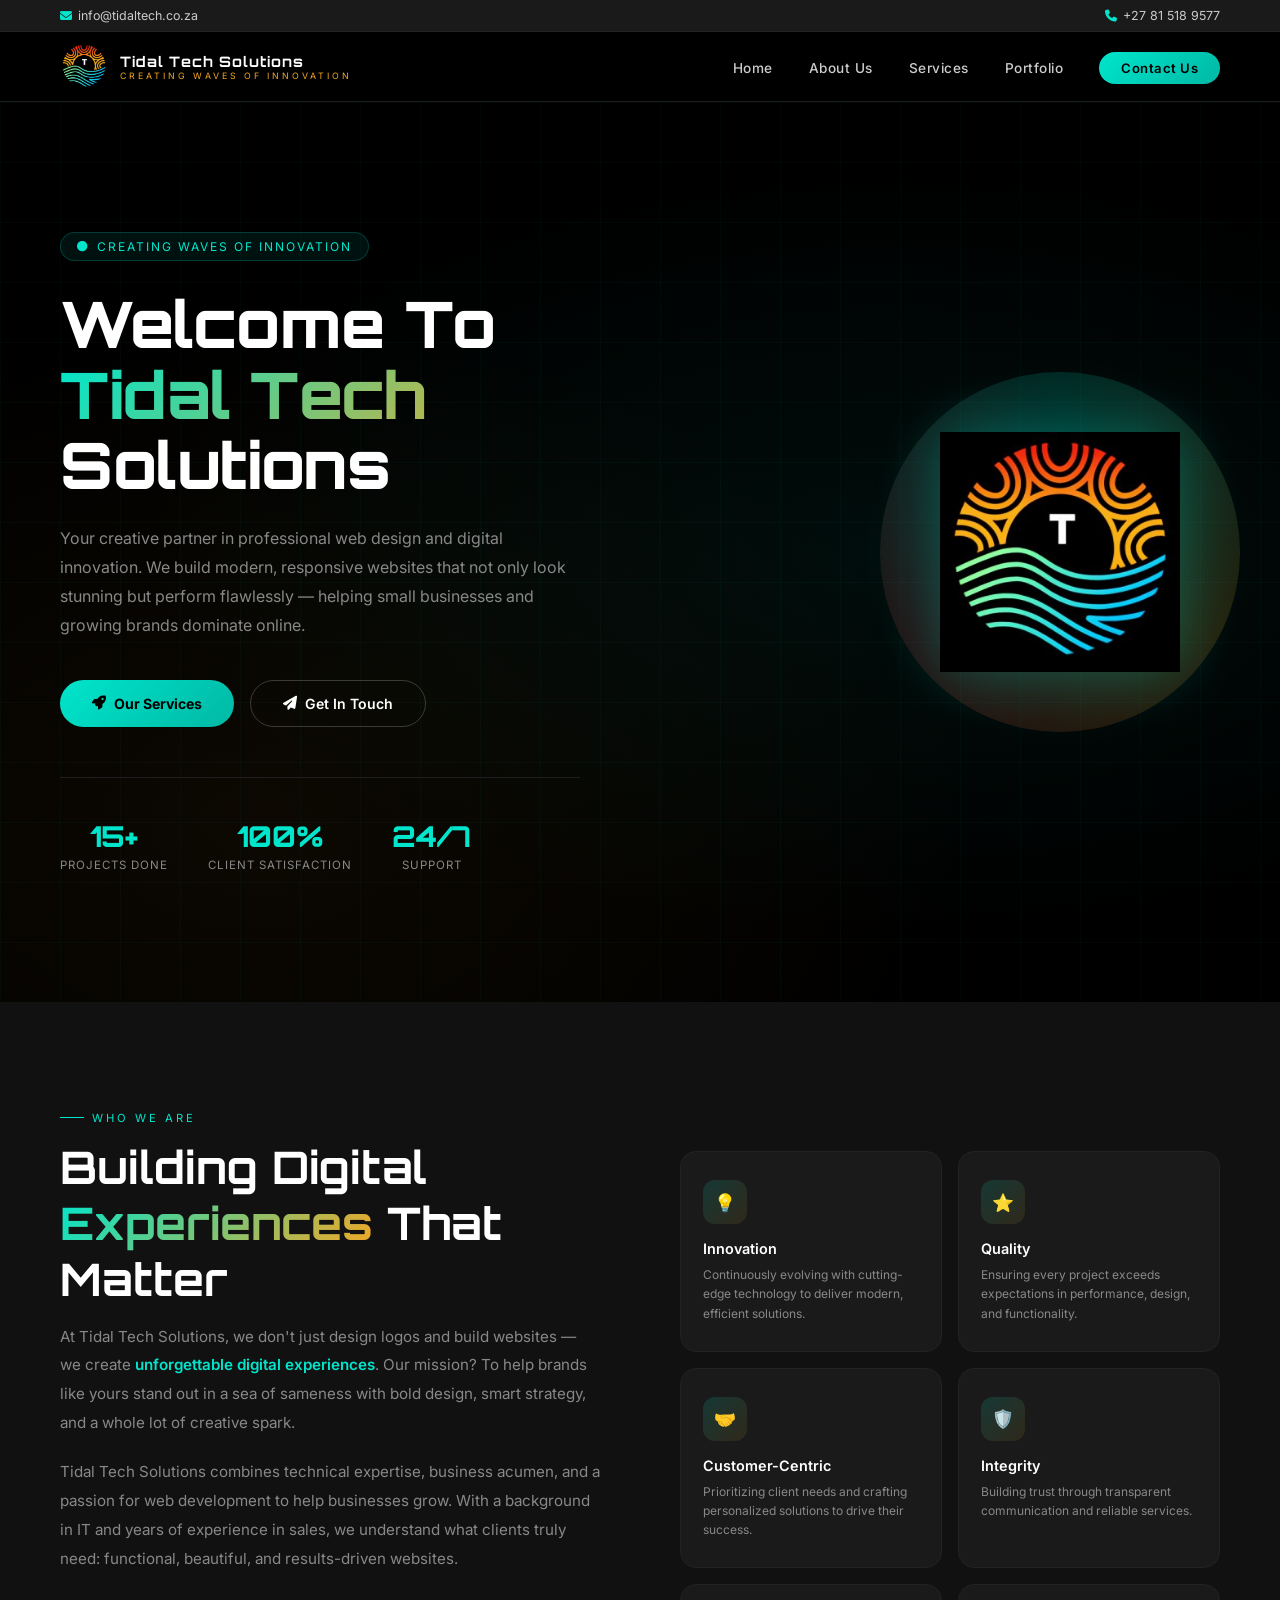
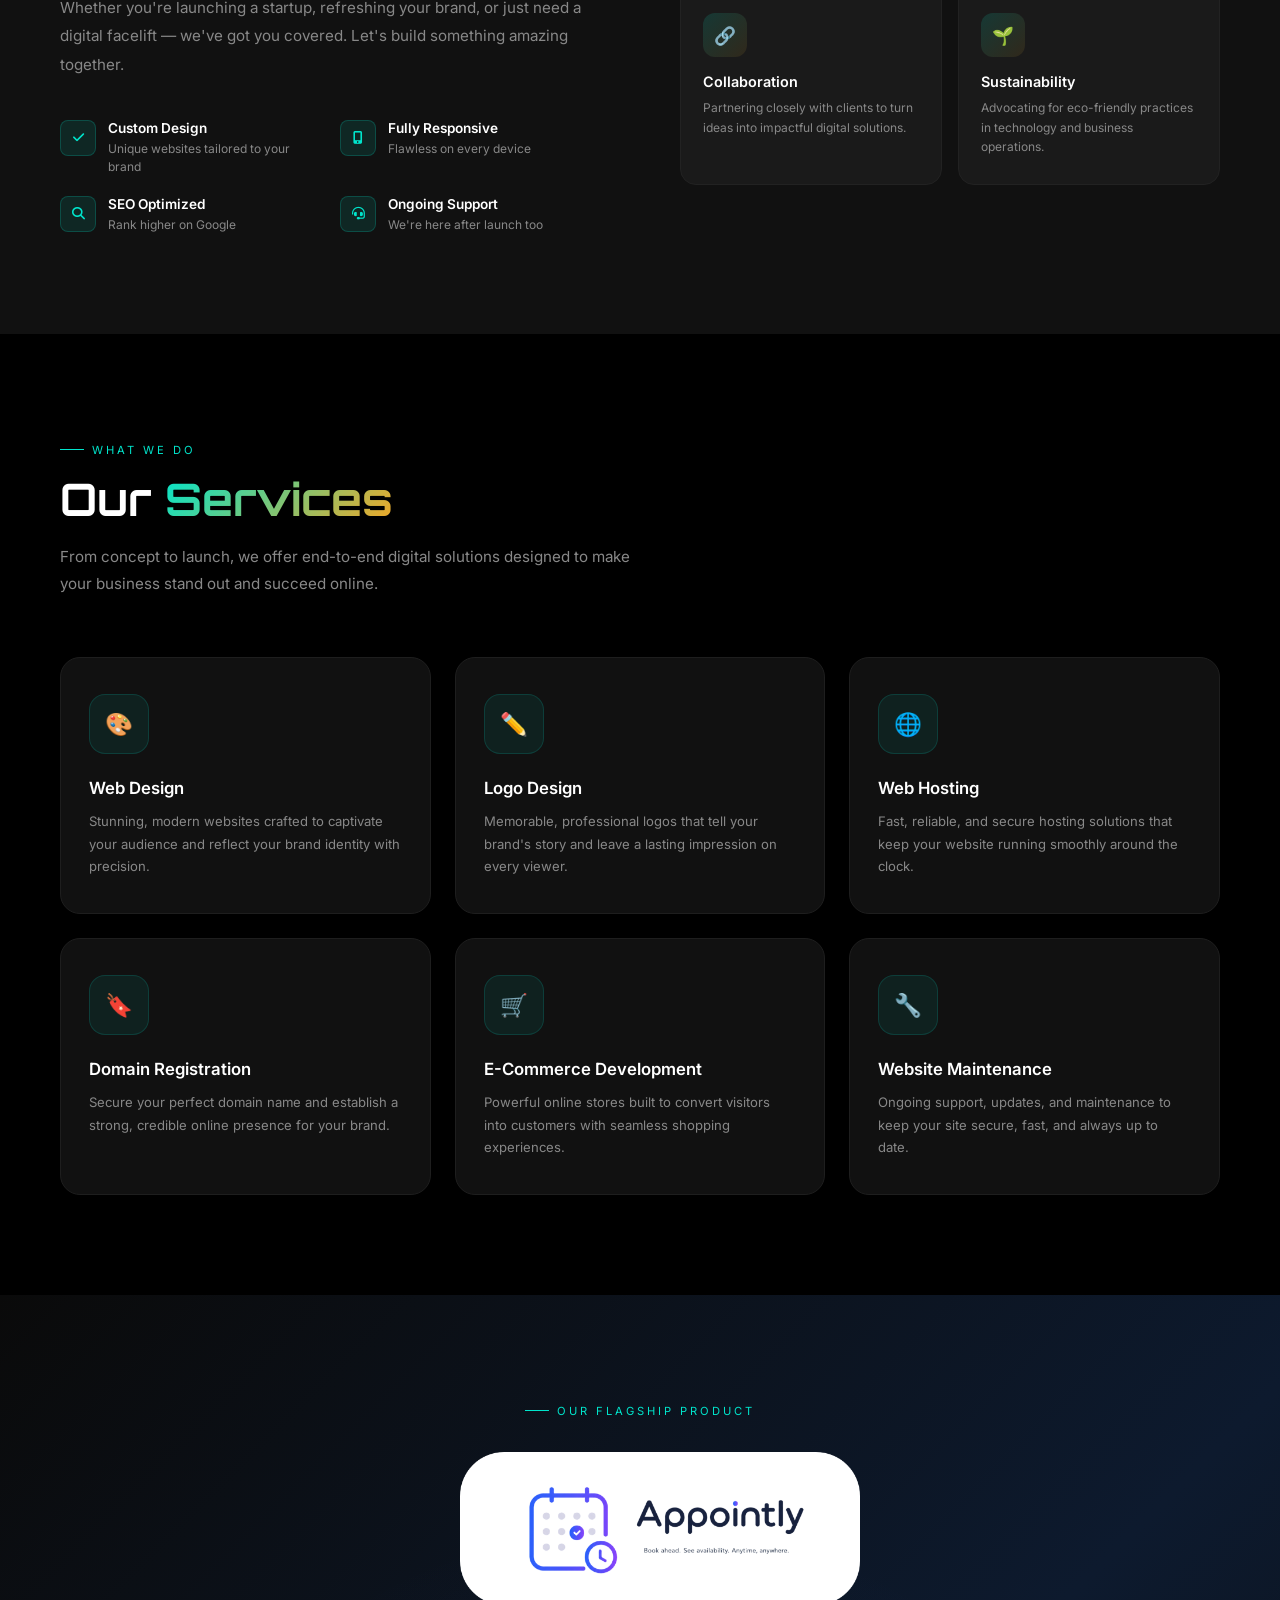
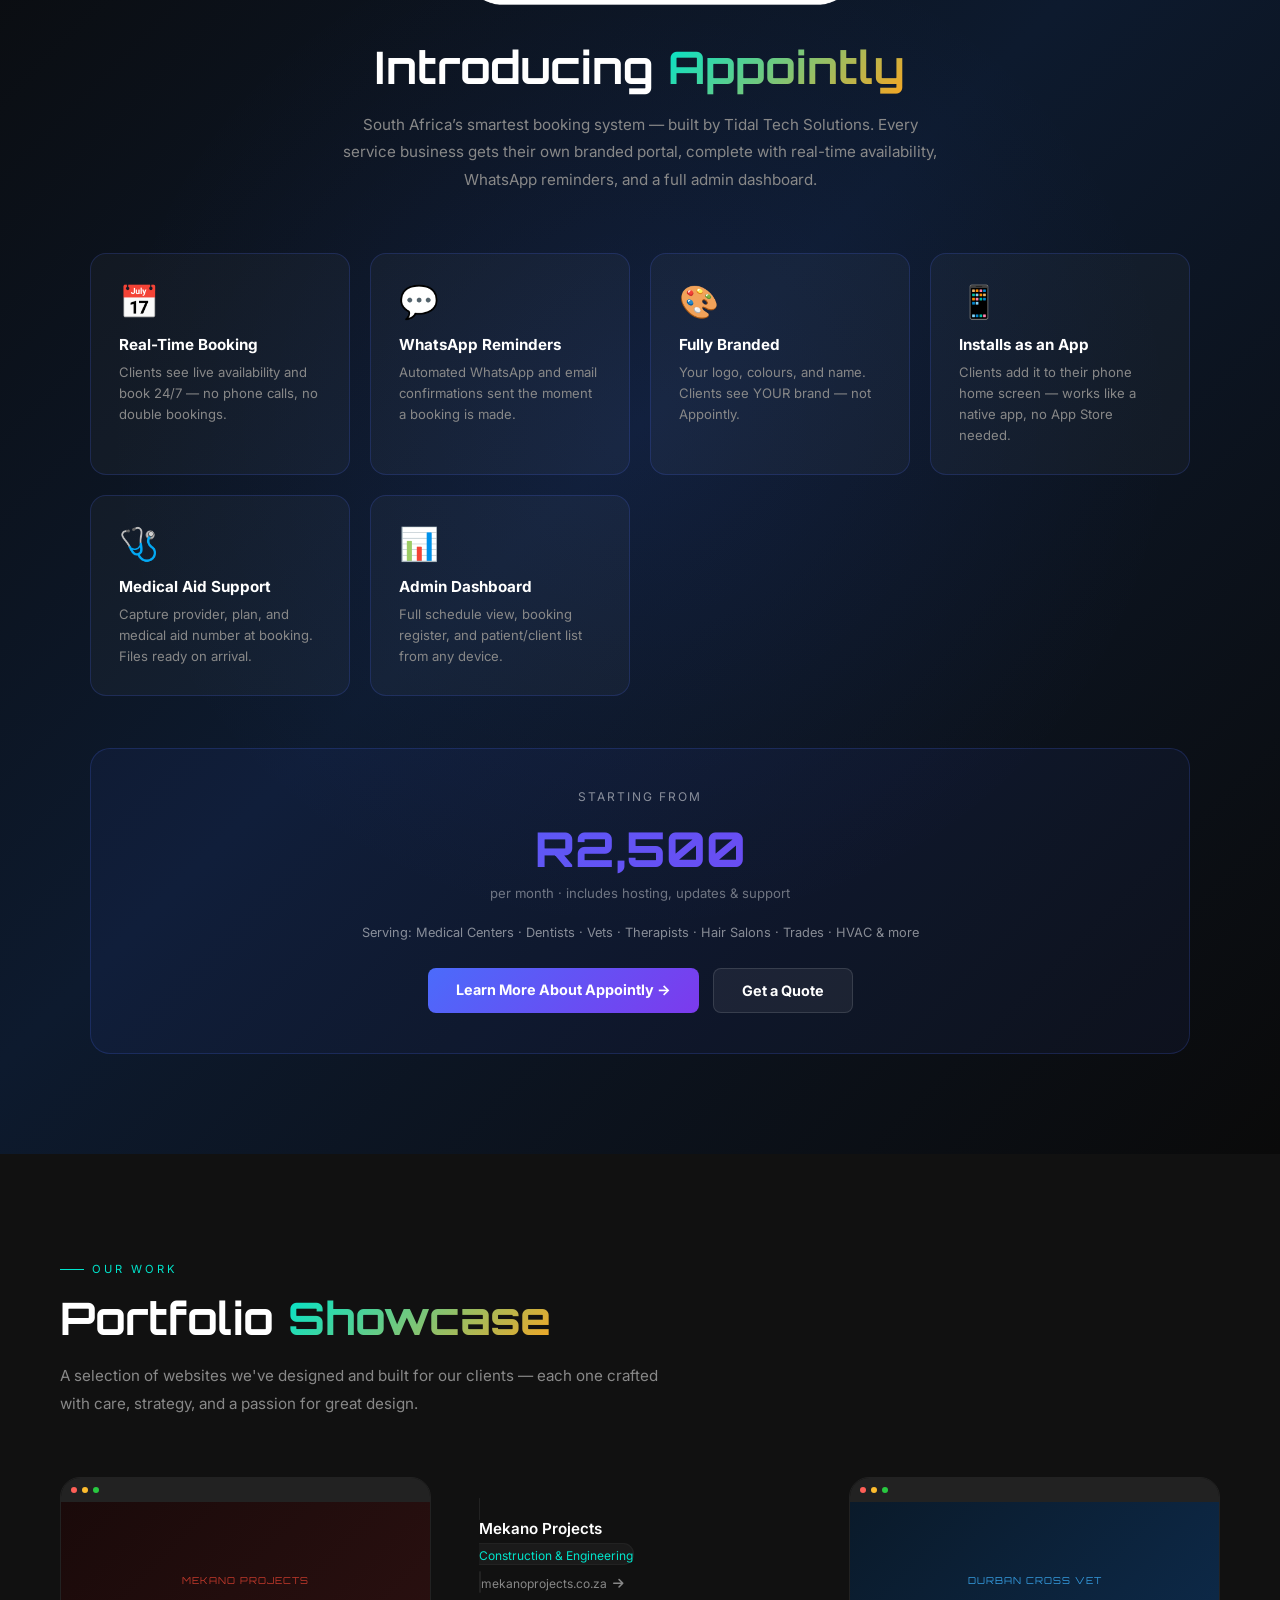
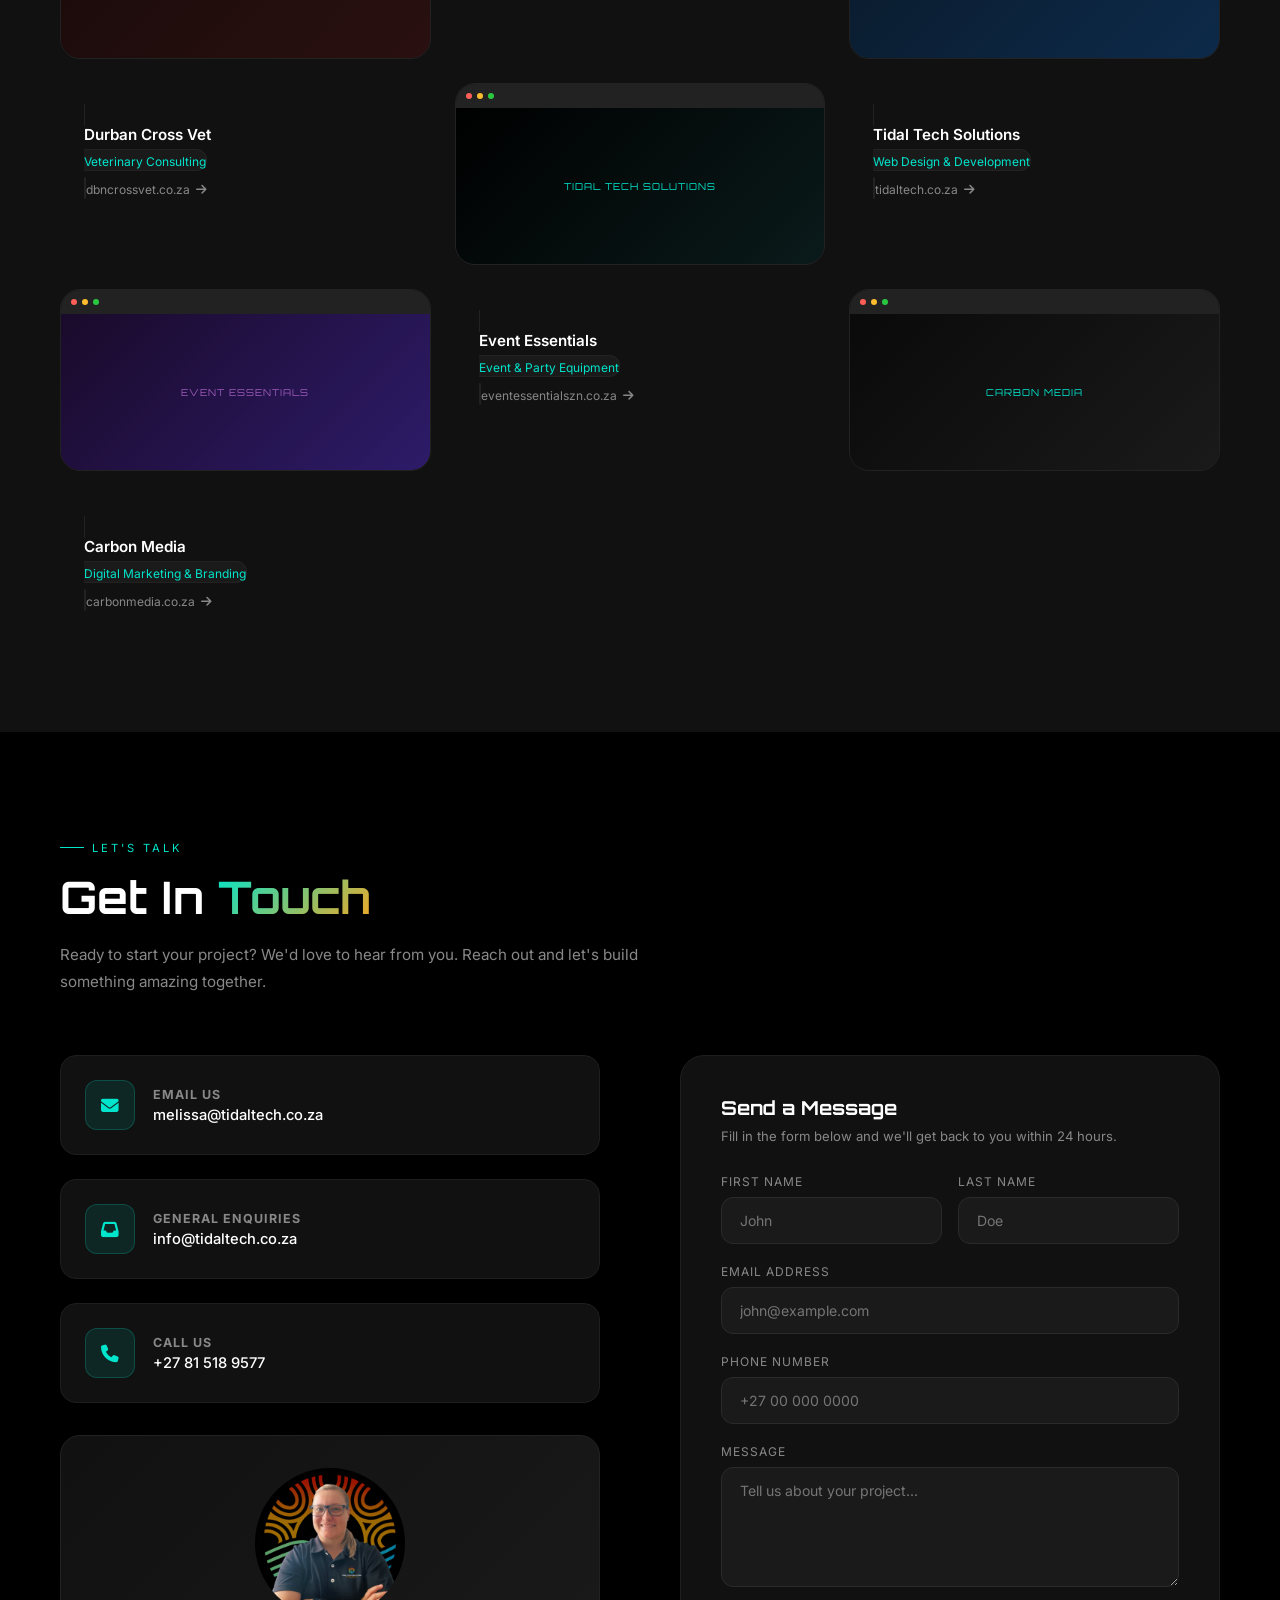
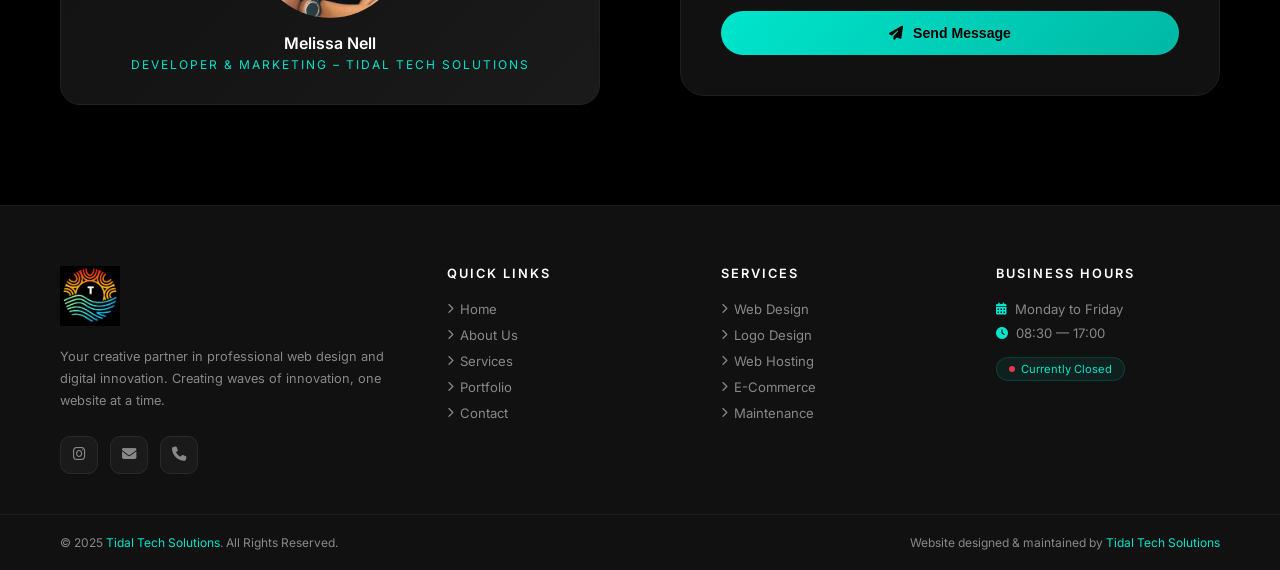
==== index.html @ 095beab7 "Add files via upload" ====
<!DOCTYPE html>
<html lang="en">
<head>
  <meta charset="UTF-8" />
  <meta name="viewport" content="width=device-width, initial-scale=1.0"/>
  <title>Tidal Tech Solutions</title>
  <link href="https://fonts.googleapis.com/css2?family=Orbitron:wght@400;600;800&family=Inter:wght@300;400;500;600&display=swap" rel="stylesheet"/>
  <link href="https://cdnjs.cloudflare.com/ajax/libs/font-awesome/6.5.0/css/all.min.css" rel="stylesheet"/>
  <link rel="stylesheet" href="styles.css">
  <link rel="icon" type="image/x-icon" href="Tidal Tech Solutions emblem logo - Copy.png">

</head>
<body>

  <!-- TOP BAR -->
  <div class="top-bar">
    <a href="mailto:info@tidaltech.co.za">
      <i class="fas fa-envelope"></i> info@tidaltech.co.za
    </a>
    <a href="tel:+27815189577">
      <i class="fas fa-phone"></i> +27 81 518 9577
    </a>
  </div>

  <!-- NAVBAR -->
  <nav>
    <a href="#home" class="nav-logo">
      <!-- Replace src with your actual logo path e.g. logo.png -->
      <img src="[data-uri]" alt="Tidal Tech Solutions Logo"/>
      <div class="nav-logo-text">
        <span>Tidal Tech Solutions</span>
        <span>Creating Waves of Innovation</span>
      </div>
    </a>
    <ul class="nav-links" id="navLinks">
      <li><a href="#home">Home</a></li>
      <li><a href="#about">About Us</a></li>
      <li><a href="#services">Services</a></li>
      <li><a href="#portfolio">Portfolio</a></li>
      <li><a href="#contact" class="nav-cta">Contact Us</a></li>
    </ul>
    <div class="hamburger" id="hamburger" onclick="toggleMenu()">
      <span></span><span></span><span></span>
    </div>
  </nav>

  <!-- ═══════════════════════════════════
       HERO
  ═══════════════════════════════════ -->
  <section id="home">
    <div class="hero-bg"></div>
    <div class="hero-content">
      <div class="hero-badge">
        <i class="fas fa-circle"></i> Creating Waves of Innovation
      </div>
      <h1 class="hero-title">
        <span class="line1">Welcome To</span>
        <span class="line2">Tidal Tech</span>
        <span class="line1">Solutions</span>
      </h1>
      <p class="hero-desc">
        Your creative partner in professional web design and digital innovation.
        We build modern, responsive websites that not only look stunning but perform
        flawlessly — helping small businesses and growing brands dominate online.
      </p>
      <div class="hero-btns">
        <a href="#services" class="btn-primary">
          <i class="fas fa-rocket"></i> Our Services
        </a>
        <a href="#contact" class="btn-outline">
          <i class="fas fa-paper-plane"></i> Get In Touch
        </a>
      </div>
      <div class="hero-stats">
        <div class="stat-item">
          <div class="stat-num">15+</div>
          <div class="stat-label">Projects Done</div>
        </div>
        <div class="stat-item">
          <div class="stat-num">100%</div>
          <div class="stat-label">Client Satisfaction</div>
        </div>
        <div class="stat-item">
          <div class="stat-num">24/7</div>
          <div class="stat-label">Support</div>
        </div>
      </div>
    </div>

    <!-- Animated Logo Right -->
    <div class="hero-right">
      <div class="hero-logo-wrap">
        <!-- Replace src with your actual logo icon -->
        <img src="[data-uri]" alt="TTS Logo"/>
      </div>
    </div>
  </section>

  <!-- ═══════════════════════════════════
       ABOUT
  ═══════════════════════════════════ -->
  <section id="about">
    <div class="about-grid">
      <div class="about-text fade-up">
        <div class="section-tag">Who We Are</div>
        <h2 class="section-title">Building Digital <span>Experiences</span> That Matter</h2>
        <p>
          At Tidal Tech Solutions, we don't just design logos and build websites —
          we create <strong>unforgettable digital experiences</strong>. Our mission? To help brands
          like yours stand out in a sea of sameness with bold design, smart strategy,
          and a whole lot of creative spark.
        </p>
        <p>
          Tidal Tech Solutions combines technical expertise, business acumen, and a passion
          for web development to help businesses grow. With a background in IT and years of
          experience in sales, we understand what clients truly need: functional, beautiful,
          and results-driven websites.
        </p>
        <p>
          Whether you're launching a startup, refreshing your brand, or just need a digital
          facelift — we've got you covered. Let's build something amazing together.
        </p>
        <div class="about-features">
          <div class="feature-item">
            <div class="feature-icon"><i class="fas fa-check"></i></div>
            <div class="feature-text">
              <h4>Custom Design</h4>
              <p>Unique websites tailored to your brand</p>
            </div>
          </div>
          <div class="feature-item">
            <div class="feature-icon"><i class="fas fa-mobile-alt"></i></div>
            <div class="feature-text">
              <h4>Fully Responsive</h4>
              <p>Flawless on every device</p>
            </div>
          </div>
          <div class="feature-item">
            <div class="feature-icon"><i class="fas fa-search"></i></div>
            <div class="feature-text">
              <h4>SEO Optimized</h4>
              <p>Rank higher on Google</p>
            </div>
          </div>
          <div class="feature-item">
            <div class="feature-icon"><i class="fas fa-headset"></i></div>
            <div class="feature-text">
              <h4>Ongoing Support</h4>
              <p>We're here after launch too</p>
            </div>
          </div>
        </div>
      </div>

      <!-- Values -->
      <div class="values-grid fade-up">
        <div class="value-card">
          <div class="value-icon">💡</div>
          <h3>Innovation</h3>
          <p>Continuously evolving with cutting-edge technology to deliver modern, efficient solutions.</p>
        </div>
        <div class="value-card">
          <div class="value-icon">⭐</div>
          <h3>Quality</h3>
          <p>Ensuring every project exceeds expectations in performance, design, and functionality.</p>
        </div>
        <div class="value-card">
          <div class="value-icon">🤝</div>
          <h3>Customer-Centric</h3>
          <p>Prioritizing client needs and crafting personalized solutions to drive their success.</p>
        </div>
        <div class="value-card">
          <div class="value-icon">🛡️</div>
          <h3>Integrity</h3>
          <p>Building trust through transparent communication and reliable services.</p>
        </div>
        <div class="value-card">
          <div class="value-icon">🔗</div>
          <h3>Collaboration</h3>
          <p>Partnering closely with clients to turn ideas into impactful digital solutions.</p>
        </div>
        <div class="value-card">
          <div class="value-icon">🌱</div>
          <h3>Sustainability</h3>
          <p>Advocating for eco-friendly practices in technology and business operations.</p>
        </div>
      </div>
    </div>
  </section>

  <!-- ═══════════════════════════════════
       SERVICES
  ═══════════════════════════════════ -->
  <section id="services">
    <div class="section-header fade-up">
      <div class="section-tag">What We Do</div>
      <h2 class="section-title">Our <span>Services</span></h2>
      <p class="section-desc">
        From concept to launch, we offer end-to-end digital solutions designed to make
        your business stand out and succeed online.
      </p>
    </div>

    <div class="services-grid">
      <div class="service-card fade-up">
        <div class="service-icon-wrap">🎨</div>
        <h3>Web Design</h3>
        <p>Stunning, modern websites crafted to captivate your audience and reflect your brand identity with precision.</p>
      </div>
      <div class="service-card fade-up">
        <div class="service-icon-wrap">✏️</div>
        <h3>Logo Design</h3>
        <p>Memorable, professional logos that tell your brand's story and leave a lasting impression on every viewer.</p>
      </div>
      <div class="service-card fade-up">
        <div class="service-icon-wrap">🌐</div>
        <h3>Web Hosting</h3>
        <p>Fast, reliable, and secure hosting solutions that keep your website running smoothly around the clock.</p>
      </div>
      <div class="service-card fade-up">
        <div class="service-icon-wrap">🔖</div>
        <h3>Domain Registration</h3>
        <p>Secure your perfect domain name and establish a strong, credible online presence for your brand.</p>
      </div>
      <div class="service-card fade-up">
        <div class="service-icon-wrap">🛒</div>
        <h3>E-Commerce Development</h3>
        <p>Powerful online stores built to convert visitors into customers with seamless shopping experiences.</p>
      </div>
      <div class="service-card fade-up">
        <div class="service-icon-wrap">🔧</div>
        <h3>Website Maintenance</h3>
        <p>Ongoing support, updates, and maintenance to keep your site secure, fast, and always up to date.</p>
      </div>
    </div>
  </section>


  <!-- ═══════════════════════════════════
       APPOINTLY PRODUCT SECTION
  ═══════════════════════════════════ -->
  <section id="appointly" style="background:linear-gradient(135deg,#0a0a0a 0%,#0d1a2e 50%,#0a0a0a 100%);position:relative;overflow:hidden;">
    <div style="position:absolute;inset:0;background:radial-gradient(ellipse 60% 50% at 50% 50%,rgba(75,107,251,0.08) 0%,transparent 70%);pointer-events:none"></div>
    <div style="max-width:1100px;margin:0 auto;position:relative;z-index:1">

      <div style="text-align:center;margin-bottom:60px">
        <div class="section-tag">Our Flagship Product</div>
        <div style="margin:20px auto 30px;max-width:360px">
          <img src="Appointly long logo-modified.png" width="400" alt="Appointly Logo">
        </div>
        <h2 class="section-title">Introducing <span>Appointly</span></h2>
        <p class="section-desc" style="margin:0 auto;text-align:center">
          South Africa&rsquo;s smartest booking system — built by Tidal Tech Solutions. 
          Every service business gets their own branded portal, complete with real-time availability, 
          WhatsApp reminders, and a full admin dashboard.
        </p>
      </div>

      <div style="display:grid;grid-template-columns:repeat(auto-fit,minmax(260px,1fr));gap:20px;margin-bottom:52px">
        <div style="background:rgba(255,255,255,0.03);border:1px solid rgba(75,107,251,0.2);border-radius:16px;padding:28px;transition:all .3s" onmouseover="this.style.borderColor='rgba(75,107,251,0.5)';this.style.transform='translateY(-4px)'" onmouseout="this.style.borderColor='rgba(75,107,251,0.2)';this.style.transform='none'">
          <div style="font-size:2rem;margin-bottom:14px">📅</div>
          <h3 style="color:#fff;font-size:.95rem;margin-bottom:8px">Real-Time Booking</h3>
          <p style="color:#888;font-size:.82rem;line-height:1.6">Clients see live availability and book 24/7 — no phone calls, no double bookings.</p>
        </div>
        <div style="background:rgba(255,255,255,0.03);border:1px solid rgba(75,107,251,0.2);border-radius:16px;padding:28px;transition:all .3s" onmouseover="this.style.borderColor='rgba(75,107,251,0.5)';this.style.transform='translateY(-4px)'" onmouseout="this.style.borderColor='rgba(75,107,251,0.2)';this.style.transform='none'">
          <div style="font-size:2rem;margin-bottom:14px">💬</div>
          <h3 style="color:#fff;font-size:.95rem;margin-bottom:8px">WhatsApp Reminders</h3>
          <p style="color:#888;font-size:.82rem;line-height:1.6">Automated WhatsApp and email confirmations sent the moment a booking is made.</p>
        </div>
        <div style="background:rgba(255,255,255,0.03);border:1px solid rgba(75,107,251,0.2);border-radius:16px;padding:28px;transition:all .3s" onmouseover="this.style.borderColor='rgba(75,107,251,0.5)';this.style.transform='translateY(-4px)'" onmouseout="this.style.borderColor='rgba(75,107,251,0.2)';this.style.transform='none'">
          <div style="font-size:2rem;margin-bottom:14px">🎨</div>
          <h3 style="color:#fff;font-size:.95rem;margin-bottom:8px">Fully Branded</h3>
          <p style="color:#888;font-size:.82rem;line-height:1.6">Your logo, colours, and name. Clients see YOUR brand — not Appointly.</p>
        </div>
        <div style="background:rgba(255,255,255,0.03);border:1px solid rgba(75,107,251,0.2);border-radius:16px;padding:28px;transition:all .3s" onmouseover="this.style.borderColor='rgba(75,107,251,0.5)';this.style.transform='translateY(-4px)'" onmouseout="this.style.borderColor='rgba(75,107,251,0.2)';this.style.transform='none'">
          <div style="font-size:2rem;margin-bottom:14px">📱</div>
          <h3 style="color:#fff;font-size:.95rem;margin-bottom:8px">Installs as an App</h3>
          <p style="color:#888;font-size:.82rem;line-height:1.6">Clients add it to their phone home screen — works like a native app, no App Store needed.</p>
        </div>
        <div style="background:rgba(255,255,255,0.03);border:1px solid rgba(75,107,251,0.2);border-radius:16px;padding:28px;transition:all .3s" onmouseover="this.style.borderColor='rgba(75,107,251,0.5)';this.style.transform='translateY(-4px)'" onmouseout="this.style.borderColor='rgba(75,107,251,0.2)';this.style.transform='none'">
          <div style="font-size:2rem;margin-bottom:14px">🩺</div>
          <h3 style="color:#fff;font-size:.95rem;margin-bottom:8px">Medical Aid Support</h3>
          <p style="color:#888;font-size:.82rem;line-height:1.6">Capture provider, plan, and medical aid number at booking. Files ready on arrival.</p>
        </div>
        <div style="background:rgba(255,255,255,0.03);border:1px solid rgba(75,107,251,0.2);border-radius:16px;padding:28px;transition:all .3s" onmouseover="this.style.borderColor='rgba(75,107,251,0.5)';this.style.transform='translateY(-4px)'" onmouseout="this.style.borderColor='rgba(75,107,251,0.2)';this.style.transform='none'">
          <div style="font-size:2rem;margin-bottom:14px">📊</div>
          <h3 style="color:#fff;font-size:.95rem;margin-bottom:8px">Admin Dashboard</h3>
          <p style="color:#888;font-size:.82rem;line-height:1.6">Full schedule view, booking register, and patient/client list from any device.</p>
        </div>
      </div>

      <!-- Pricing teaser -->
      <div style="background:rgba(75,107,251,0.06);border:1px solid rgba(75,107,251,0.2);border-radius:20px;padding:40px;text-align:center">
        <p style="color:rgba(255,255,255,0.5);font-size:.75rem;letter-spacing:2px;text-transform:uppercase;margin-bottom:14px">Starting From</p>
        <div style="font-family:'Orbitron',sans-serif;font-size:3rem;font-weight:800;background:linear-gradient(135deg,#4B6BFB,#7C3AED);-webkit-background-clip:text;-webkit-text-fill-color:transparent;background-clip:text;margin-bottom:6px">R2,500</div>
        <p style="color:rgba(255,255,255,0.4);font-size:.82rem;margin-bottom:24px">per month · includes hosting, updates & support</p>
        <p style="color:rgba(255,255,255,0.5);font-size:.8rem;margin-bottom:28px">Serving: Medical Centers · Dentists · Vets · Therapists · Hair Salons · Trades · HVAC & more</p>
        <div style="display:flex;gap:14px;justify-content:center;flex-wrap:wrap">
          <a href="https://melissanell1997.github.io/Appointly-website/" style="background:linear-gradient(135deg,#4B6BFB,#7C3AED);color:#fff;padding:13px 28px;border-radius:8px;font-weight:700;font-size:.9rem;text-decoration:none;transition:all .25s" onmouseover="this.style.opacity='.85';this.style.transform='translateY(-2px)'" onmouseout="this.style.opacity='1';this.style.transform='none'">Learn More About Appointly →</a>
          <a href="mailto:info@tidaltech.co.za" style="background:rgba(255,255,255,0.06);color:#fff;padding:13px 28px;border-radius:8px;font-weight:700;font-size:.9rem;text-decoration:none;border:1px solid rgba(255,255,255,0.12);transition:all .25s" onmouseover="this.style.background='rgba(255,255,255,0.1)'" onmouseout="this.style.background='rgba(255,255,255,0.06)'">Get a Quote</a>
        </div>
      </div>

    </div>
  </section>
  <!-- ═══════════════════════════════════
       PORTFOLIO
  ═══════════════════════════════════ -->
  <section id="portfolio">
    <div class="section-header fade-up">
      <div class="section-tag">Our Work</div>
      <h2 class="section-title">Portfolio <span>Showcase</span></h2>
      <p class="section-desc">
        A selection of websites we've designed and built for our clients — each one crafted
        with care, strategy, and a passion for great design.
      </p>
    </div>

    <div class="portfolio-grid">

      <a href="https://mekanoprojects.co.za/" target="_blank" class="portfolio-card fade-up">
        <div class="portfolio-preview">
          <div class="portfolio-mock">
            <div class="mock-bar">
              <div class="mock-dot" style="background:#ff5f57"></div>
              <div class="mock-dot" style="background:#febc2e"></div>
              <div class="mock-dot" style="background:#28c840"></div>
            </div>
            <div class="mock-screen" style="background: linear-gradient(135deg,#1a0a0a,#2a1010); color:#c0392b;">
              MEKANO PROJECTS
            </div>
          </div>
          <div class="portfolio-overlay"><i class="fas fa-external-link-alt"></i></div>
        </div>
        <div class="portfolio-info">
          <h3>Mekano Projects</h3>
          <span>Construction & Engineering</span>
          <div><a class="visit-link" href="https://mekanoprojects.co.za/" target="_blank">
            mekanoprojects.co.za <i class="fas fa-arrow-right"></i>
          </a></div>
        </div>
      </a>

      <a href="https://dbncrossvet.co.za/" target="_blank" class="portfolio-card fade-up">
        <div class="portfolio-preview">
          <div class="portfolio-mock">
            <div class="mock-bar">
              <div class="mock-dot" style="background:#ff5f57"></div>
              <div class="mock-dot" style="background:#febc2e"></div>
              <div class="mock-dot" style="background:#28c840"></div>
            </div>
            <div class="mock-screen" style="background: linear-gradient(135deg,#0a1a2a,#0d2a4a); color:#3498db;">
              DURBAN CROSS VET
            </div>
          </div>
          <div class="portfolio-overlay"><i class="fas fa-external-link-alt"></i></div>
        </div>
        <div class="portfolio-info">
          <h3>Durban Cross Vet</h3>
          <span>Veterinary Consulting</span>
          <div><a class="visit-link" href="https://dbncrossvet.co.za/" target="_blank">
            dbncrossvet.co.za <i class="fas fa-arrow-right"></i>
          </a></div>
        </div>
      </a>

      <a href="https://tidaltech.co.za/" target="_blank" class="portfolio-card fade-up">
        <div class="portfolio-preview">
          <div class="portfolio-mock">
            <div class="mock-bar">
              <div class="mock-dot" style="background:#ff5f57"></div>
              <div class="mock-dot" style="background:#febc2e"></div>
              <div class="mock-dot" style="background:#28c840"></div>
            </div>
            <div class="mock-screen" style="background: linear-gradient(135deg,#000,#0a1a1a); color:#00e5cc;">
              TIDAL TECH SOLUTIONS
            </div>
          </div>
          <div class="portfolio-overlay"><i class="fas fa-external-link-alt"></i></div>
        </div>
        <div class="portfolio-info">
          <h3>Tidal Tech Solutions</h3>
          <span>Web Design & Development</span>
          <div><a class="visit-link" href="https://tidaltech.co.za/" target="_blank">
            tidaltech.co.za <i class="fas fa-arrow-right"></i>
          </a></div>
        </div>
      </a>

      <a href="https://eventessentialszn.co.za/" target="_blank" class="portfolio-card fade-up">
        <div class="portfolio-preview">
          <div class="portfolio-mock">
            <div class="mock-bar">
              <div class="mock-dot" style="background:#ff5f57"></div>
              <div class="mock-dot" style="background:#febc2e"></div>
              <div class="mock-dot" style="background:#28c840"></div>
            </div>
            <div class="mock-screen" style="background: linear-gradient(135deg,#1a0a2a,#2d1b69); color:#9b59b6;">
              EVENT ESSENTIALS
            </div>
          </div>
          <div class="portfolio-overlay"><i class="fas fa-external-link-alt"></i></div>
        </div>
        <div class="portfolio-info">
          <h3>Event Essentials</h3>
          <span>Event & Party Equipment</span>
          <div><a class="visit-link" href="https://eventessentialszn.co.za/" target="_blank">
            eventessentialszn.co.za <i class="fas fa-arrow-right"></i>
          </a></div>
        </div>
      </a>

      <a href="https://carbonmedia.co.za" target="_blank" class="portfolio-card fade-up">
        <div class="portfolio-preview">
          <div class="portfolio-mock">
            <div class="mock-bar">
              <div class="mock-dot" style="background:#ff5f57"></div>
              <div class="mock-dot" style="background:#febc2e"></div>
              <div class="mock-dot" style="background:#28c840"></div>
            </div>
            <div class="mock-screen" style="background: linear-gradient(135deg,#0a0a0a,#1a1a1a); color:#00e5cc;">
              CARBON MEDIA
            </div>
          </div>
          <div class="portfolio-overlay"><i class="fas fa-external-link-alt"></i></div>
        </div>
        <div class="portfolio-info">
          <h3>Carbon Media</h3>
          <span>Digital Marketing & Branding</span>
          <div><a class="visit-link" href="https://carbonmedia.co.za" target="_blank">
            carbonmedia.co.za <i class="fas fa-arrow-right"></i>
          </a></div>
        </div>
      </a>

    </div>
  </section>

  <!-- ═══════════════════════════════════
       CONTACT
  ═══════════════════════════════════ -->
  <section id="contact">
    <div class="section-header fade-up">
      <div class="section-tag">Let's Talk</div>
      <h2 class="section-title">Get In <span>Touch</span></h2>
      <p class="section-desc">
        Ready to start your project? We'd love to hear from you. Reach out and
        let's build something amazing together.
      </p>
    </div>

    <div class="contact-grid">
      <div class="contact-info fade-up">

        <a href="mailto:melissa@tidaltech.co.za" class="contact-card">
          <div class="contact-card-icon"><i class="fas fa-envelope"></i></div>
          <div class="contact-card-text">
            <h4>Email Us</h4>
            <p>melissa@tidaltech.co.za</p>
          </div>
        </a>

        <a href="mailto:info@tidaltech.co.za" class="contact-card">
          <div class="contact-card-icon"><i class="fas fa-inbox"></i></div>
          <div class="contact-card-text">
            <h4>General Enquiries</h4>
            <p>info@tidaltech.co.za</p>
          </div>
        </a>

        <a href="tel:+27815189577" class="contact-card">
          <div class="contact-card-icon"><i class="fas fa-phone"></i></div>
          <div class="contact-card-text">
            <h4>Call Us</h4>
            <p>+27 81 518 9577</p>
          </div>
        </a>

        <!-- CEO Card -->
        <div class="ceo-card">
    <!-- Replace the empty div with this -->
    <img src="Melissa CEO.png" onerror="this.style.background='linear-gradient(135deg,#00e5cc,#f5a623)';this.style.borderRadius='50%';this.style.width='150px';this.style.height='150px'" class="ceo-image" alt="Melissa Nell">
    
    <h3>Melissa Nell</h3>
    <div class="ceo-title">Developer & Marketing – Tidal Tech Solutions</div>
</div>


      </div>

      <!-- Form Section -->
<!-- Form Section -->
<div class="contact-form fade-up">
  <h3>Send a Message</h3>
  <p>Fill in the form below and we'll get back to you within 24 hours.</p>
  
  <!-- 1. The Form: onsubmit calls our JS function -->
  <form id="contactForm" onsubmit="handleSubmit(event)">
    
    <div class="form-row">
      <div class="form-group">
        <label>First Name</label>
        <input type="text" name="First Name" placeholder="John" required/>
      </div>

      <div class="form-group">
        <label>Last Name</label>
        <input type="text" name="Last Name" placeholder="Doe" required/>
      </div>
    </div>

    <div class="form-group">
      <label>Email Address</label>
      <input type="email" name="Email" placeholder="john@example.com" required/>
    </div>

    <div class="form-group">
      <label>Phone Number</label>
      <input type="tel" name="Phone Number" placeholder="+27 00 000 0000"/>
    </div>

    <div class="form-group">
      <label>Message</label>
      <textarea name="Message" placeholder="Tell us about your project..." required></textarea>
    </div>
    
    <!-- Button with <span> so the JS can change the text -->
    <button type="submit" class="btn-primary" style="width:100%; display: flex; justify-content: center; align-items: center; gap: 10px; cursor: pointer;">
      <i class="fas fa-paper-plane"></i> <span>Send Message</span>
    </button>

  </form>
</div>

      </div>
    </div>
  </section>

  <!-- ═══════════════════════════════════
       FOOTER
  ═══════════════════════════════════ -->
  <footer>
    <div class="footer-main">

      <div class="footer-brand">
        <!-- Replace with your full logo -->
        <img src="[data-uri]" alt="Tidal Tech Solutions"/>
        <p>Your creative partner in professional web design and digital innovation. Creating waves of innovation, one website at a time.</p>
        <div class="footer-social">
          <a href="#" class="social-btn" title="Instagram"><i class="fab fa-instagram"></i></a>
          <a href="mailto:info@tidaltech.co.za" class="social-btn" title="Email"><i class="fas fa-envelope"></i></a>
          <a href="tel:+27815189577" class="social-btn" title="Phone"><i class="fas fa-phone"></i></a>
        </div>
      </div>

      <div class="footer-col">
        <h4>Quick Links</h4>
        <ul>
          <li><a href="#home"><i class="fas fa-chevron-right"></i> Home</a></li>
          <li><a href="#about"><i class="fas fa-chevron-right"></i> About Us</a></li>
          <li><a href="#services"><i class="fas fa-chevron-right"></i> Services</a></li>
          <li><a href="#portfolio"><i class="fas fa-chevron-right"></i> Portfolio</a></li>
          <li><a href="#contact"><i class="fas fa-chevron-right"></i> Contact</a></li>
        </ul>
      </div>

      <div class="footer-col">
        <h4>Services</h4>
        <ul>
          <li><a href="#services"><i class="fas fa-chevron-right"></i> Web Design</a></li>
          <li><a href="#services"><i class="fas fa-chevron-right"></i> Logo Design</a></li>
          <li><a href="#services"><i class="fas fa-chevron-right"></i> Web Hosting</a></li>
          <li><a href="#services"><i class="fas fa-chevron-right"></i> E-Commerce</a></li>
          <li><a href="#services"><i class="fas fa-chevron-right"></i> Maintenance</a></li>
        </ul>
      </div>

      <div class="footer-col footer-hours">
        <h4>Business Hours</h4>
        <p><i class="fas fa-calendar-alt"></i> Monday to Friday</p>
        <p><i class="fas fa-clock"></i> 08:30 — 17:00</p>
        <div class="hours-badge">
          <div class="hours-dot"></div> Currently Open
        </div>
      </div>

    </div>

    <div class="footer-bottom">
      <p>© 2025 <a href="#home">Tidal Tech Solutions</a>. All Rights Reserved.</p>
      <p>Website designed & maintained by <a href="#home">Tidal Tech Solutions</a></p>
    </div>
  </footer>

  <script>
    // ── Mobile Menu ──
    function toggleMenu() {
      const nav = document.getElementById('navLinks');
      nav.classList.toggle('open');
    }

    // Close menu on link click
    document.querySelectorAll('.nav-links a').forEach(link => {
      link.addEventListener('click', () => {
        document.getElementById('navLinks').classList.remove('open');
      });
    });

    // ── Scroll Animations ──
    const observer = new IntersectionObserver((entries) => {
      entries.forEach((entry, i) => {
        if (entry.isIntersecting) {
          setTimeout(() => {
            entry.target.classList.add('visible');
          }, 100);
        }
      });
    }, { threshold: 0.1 });

    document.querySelectorAll('.fade-up').forEach(el => observer.observe(el));

    // ── Navbar scroll style ──
    window.addEventListener('scroll', () => {
      const nav = document.querySelector('nav');
      if (window.scrollY > 50) {
        nav.style.boxShadow = '0 4px 30px rgba(0,0,0,0.5)';
      } else {
        nav.style.boxShadow = 'none';
      }
    });

    // ── Form submit handler ──
    function handleSubmit(e) {
  e.preventDefault();
  
  const form = e.target;
  const btn = form.querySelector('button[type="submit"]');
  const btnText = btn.querySelector('span');
  const btnIcon = btn.querySelector('i');
  
  // Visual feedback: Change button to "Sending..."
  btn.disabled = true;
  btnText.innerText = 'Sending...';
  btnIcon.className = 'fas fa-spinner fa-spin';

  // 3. SEND DATA: Using the AJAX endpoint
  fetch("https://formsubmit.co", {
    method: "POST",
    headers: { 
        'Content-Type': 'application/json',
        'Accept': 'application/json'
    },
    body: JSON.stringify(Object.fromEntries(new FormData(form)))
  })
  .then(response => response.json())
  .then(data => {
    // SUCCESS: Show the "Message Sent" state
    btnText.innerText = 'Message Sent!';
    btnIcon.className = 'fas fa-check';
    btn.style.background = 'linear-gradient(135deg, #00b894, #00cec9)';
    
    // Reset after 3 seconds
    setTimeout(() => {
      btnText.innerText = 'Send Message';
      btnIcon.className = 'fas fa-paper-plane';
      btn.style.background = '';
      btn.disabled = false;
      form.reset();
    }, 3000);
  })
  .catch(error => {
    console.error('Error:', error);
    btnText.innerText = 'Error! Try again';
    btnIcon.className = 'fas fa-exclamation-triangle';
    btn.disabled = false;
  });
}

    // ── Business hours indicator ──
    function checkBusinessHours() {
      const now = new Date();
      const day = now.getDay();
      const hour = now.getHours();
      const min = now.getMinutes();
      const badge = document.querySelector('.hours-badge');
      const dot = document.querySelector('.hours-dot');
      const isWeekday = day >= 1 && day <= 5;
      const isOpen = hour >= 8 && (hour < 17 || (hour === 8 && min >= 30));
      if (!isWeekday || !isOpen) {
        badge.innerHTML = '<div class="hours-dot" style="background:#e63946;animation:blink 1.5s ease-in-out infinite"></div> Currently Closed';
        dot.style.background = '#e63946';
      }
    }
    checkBusinessHours();
  </script>
</body>
</html>
---- styles.css ----
*, *::before, *::after { margin: 0; padding: 0; box-sizing: border-box; }

    :root {
      --black: #000000;
      --dark: #0a0a0a;
      --dark2: #111111;
      --dark3: #1a1a1a;
      --teal: #00e5cc;
      --teal-dim: #00b8a4;
      --orange: #f5a623;
      --red: #e63946;
      --white: #ffffff;
      --grey: #888888;
      --light-grey: #cccccc;
    }

    html { scroll-behavior: smooth; }

    body {
      font-family: 'Inter', sans-serif;
      background-color: var(--black);
      color: var(--white);
      overflow-x: hidden;
    }

    /* ── SCROLLBAR ── */
    ::-webkit-scrollbar { width: 6px; }
    ::-webkit-scrollbar-track { background: var(--dark); }
    ::-webkit-scrollbar-thumb { background: var(--teal); border-radius: 3px; }

    /* ══════════════════════════════════════
       TOP INFO BAR
    ══════════════════════════════════════ */
    .top-bar {
      background: var(--dark3);
      border-bottom: 1px solid #222;
      padding: 8px 60px;
      display: flex;
      justify-content: space-between;
      align-items: center;
      font-size: 0.78rem;
      color: var(--light-grey);
    }

    .top-bar a {
      color: var(--light-grey);
      text-decoration: none;
      display: flex;
      align-items: center;
      gap: 6px;
      transition: color 0.3s;
    }

    .top-bar a:hover { color: var(--teal); }
    .top-bar i { color: var(--teal); font-size: 0.75rem; }

    /* ══════════════════════════════════════
       NAVBAR
    ══════════════════════════════════════ */
    nav {
      position: sticky;
      top: 0;
      z-index: 1000;
      background: rgba(0,0,0,0.92);
      backdrop-filter: blur(12px);
      border-bottom: 1px solid #1e1e1e;
      padding: 0 60px;
      display: flex;
      justify-content: space-between;
      align-items: center;
      height: 70px;
    }

    .nav-logo {
      display: flex;
      align-items: center;
      gap: 12px;
      text-decoration: none;
    }

    .nav-logo img {
      height: 48px;
      width: 48px;
      object-fit: contain;
    }

    .nav-logo-text {
      display: flex;
      flex-direction: column;
    }

    .nav-logo-text span:first-child {
      font-family: 'Orbitron', sans-serif;
      font-size: 0.9rem;
      font-weight: 700;
      color: var(--white);
      letter-spacing: 1px;
    }

    .nav-logo-text span:last-child {
      font-size: 0.55rem;
      color: var(--orange);
      letter-spacing: 3px;
      text-transform: uppercase;
    }

    .nav-links {
      display: flex;
      align-items: center;
      gap: 36px;
      list-style: none;
    }

    .nav-links a {
      color: var(--light-grey);
      text-decoration: none;
      font-size: 0.85rem;
      font-weight: 500;
      letter-spacing: 0.5px;
      position: relative;
      transition: color 0.3s;
    }

    .nav-links a::after {
      content: '';
      position: absolute;
      bottom: -4px;
      left: 0;
      width: 0;
      height: 2px;
      background: var(--teal);
      transition: width 0.3s;
    }

    .nav-links a:hover { color: var(--teal); }
    .nav-links a:hover::after { width: 100%; }

    .nav-cta {
      background: linear-gradient(135deg, var(--teal), var(--teal-dim));
      color: var(--black) !important;
      padding: 8px 22px;
      border-radius: 50px;
      font-weight: 600 !important;
      font-size: 0.82rem !important;
      transition: all 0.3s !important;
    }

    .nav-cta:hover {
      transform: translateY(-2px);
      box-shadow: 0 6px 20px rgba(0,229,204,0.3);
    }

    .nav-cta::after { display: none !important; }

    /* Hamburger */
    .hamburger {
      display: none;
      flex-direction: column;
      gap: 5px;
      cursor: pointer;
      padding: 5px;
    }

    .hamburger span {
      width: 24px;
      height: 2px;
      background: var(--teal);
      border-radius: 2px;
      transition: all 0.3s;
    }
    .ceo-image {
    width: 150px;           /* Set a fixed size */
    height: 150px;          /* Height must match Width */
    border-radius: 50%;     /* This makes it a circle */
    object-fit: cover;      /* IMPORTANT: This prevents distortion/stretching */
    display: block;         /* Helps with centering */
    margin: 0 auto 15px;    /* Centers the image and adds space below it */
}

/* Optional: Center the text in the card */
.ceo-card {
    text-align: center;
    padding: 20px;
}


    /* ══════════════════════════════════════
       HERO
    ══════════════════════════════════════ */
    #home {
      min-height: 100vh;
      display: flex;
      align-items: center;
      position: relative;
      overflow: hidden;
      padding: 80px 60px;
    }

    .hero-bg {
      position: absolute;
      inset: 0;
      background: radial-gradient(ellipse at 70% 50%, rgba(0,229,204,0.06) 0%, transparent 60%),
                  radial-gradient(ellipse at 20% 80%, rgba(245,166,35,0.05) 0%, transparent 50%),
                  var(--black);
    }

    /* Animated grid lines */
    .hero-bg::before {
      content: '';
      position: absolute;
      inset: 0;
      background-image:
        linear-gradient(rgba(0,229,204,0.03) 1px, transparent 1px),
        linear-gradient(90deg, rgba(0,229,204,0.03) 1px, transparent 1px);
      background-size: 60px 60px;
    }

    .hero-content {
      position: relative;
      z-index: 1;
      max-width: 600px;
    }

    .hero-badge {
      display: inline-flex;
      align-items: center;
      gap: 8px;
      background: rgba(0,229,204,0.08);
      border: 1px solid rgba(0,229,204,0.2);
      padding: 6px 16px;
      border-radius: 50px;
      font-size: 0.75rem;
      color: var(--teal);
      letter-spacing: 2px;
      text-transform: uppercase;
      margin-bottom: 28px;
    }

    .hero-badge i { font-size: 0.65rem; }

    .hero-title {
      font-family: 'Orbitron', sans-serif;
      font-size: clamp(2.2rem, 5vw, 4rem);
      font-weight: 800;
      line-height: 1.1;
      margin-bottom: 24px;
    }

    .hero-title .line1 { color: var(--white); display: block; }
    .hero-title .line2 {
      display: block;
      background: linear-gradient(135deg, var(--teal), var(--orange));
      -webkit-background-clip: text;
      -webkit-text-fill-color: transparent;
      background-clip: text;
    }

    .hero-desc {
      color: var(--grey);
      font-size: 1rem;
      line-height: 1.8;
      margin-bottom: 40px;
      max-width: 520px;
    }

    .hero-btns {
      display: flex;
      gap: 16px;
      flex-wrap: wrap;
    }

    .btn-primary {
      background: linear-gradient(135deg, var(--teal), var(--teal-dim));
      color: var(--black);
      padding: 14px 32px;
      border-radius: 50px;
      font-weight: 700;
      font-size: 0.88rem;
      text-decoration: none;
      display: inline-flex;
      align-items: center;
      gap: 8px;
      transition: all 0.3s;
      border: none;
      cursor: pointer;
    }

    .btn-primary:hover {
      transform: translateY(-3px);
      box-shadow: 0 12px 30px rgba(0,229,204,0.35);
    }

    .btn-outline {
      background: transparent;
      color: var(--white);
      padding: 14px 32px;
      border-radius: 50px;
      font-weight: 600;
      font-size: 0.88rem;
      text-decoration: none;
      display: inline-flex;
      align-items: center;
      gap: 8px;
      border: 1px solid rgba(255,255,255,0.2);
      transition: all 0.3s;
    }

    .btn-outline:hover {
      border-color: var(--teal);
      color: var(--teal);
      transform: translateY(-3px);
    }

    /* Hero right - logo glow */
    .hero-right {
      position: absolute;
      right: 60px;
      top: 50%;
      transform: translateY(-50%);
      z-index: 1;
    }

    .hero-logo-wrap {
      width: 320px;
      height: 320px;
      position: relative;
      display: flex;
      align-items: center;
      justify-content: center;
    }

    .hero-logo-wrap::before {
      content: '';
      position: absolute;
      inset: -20px;
      border-radius: 50%;
      background: conic-gradient(from 0deg, var(--teal), var(--orange), var(--red), var(--teal));
      opacity: 0.15;
      animation: spin 8s linear infinite;
    }

    .hero-logo-wrap::after {
      content: '';
      position: absolute;
      inset: -40px;
      border-radius: 50%;
      background: radial-gradient(circle, rgba(0,229,204,0.1) 0%, transparent 70%);
      animation: pulse 3s ease-in-out infinite;
    }

    @keyframes spin { to { transform: rotate(360deg); } }
    @keyframes pulse {
      0%, 100% { opacity: 0.5; transform: scale(1); }
      50% { opacity: 1; transform: scale(1.05); }
    }

    .hero-logo-wrap img {
      width: 240px;
      height: 240px;
      object-fit: contain;
      position: relative;
      z-index: 1;
      filter: drop-shadow(0 0 30px rgba(0,229,204,0.3));
      animation: float 4s ease-in-out infinite;
    }

    @keyframes float {
      0%, 100% { transform: translateY(0); }
      50% { transform: translateY(-12px); }
    }

    /* Hero stats */
    .hero-stats {
      display: flex;
      gap: 40px;
      margin-top: 50px;
      padding-top: 40px;
      border-top: 1px solid #1e1e1e;
    }

    .stat-item { text-align: center; }

    .stat-num {
      font-family: 'Orbitron', sans-serif;
      font-size: 1.8rem;
      font-weight: 800;
      color: var(--teal);
    }

    .stat-label {
      font-size: 0.72rem;
      color: var(--grey);
      text-transform: uppercase;
      letter-spacing: 1px;
      margin-top: 4px;
    }

    /* ══════════════════════════════════════
       SECTION STYLES
    ══════════════════════════════════════ */
    section { padding: 100px 60px; }

    .section-tag {
      display: inline-flex;
      align-items: center;
      gap: 8px;
      font-size: 0.7rem;
      color: var(--teal);
      letter-spacing: 3px;
      text-transform: uppercase;
      margin-bottom: 14px;
    }

    .section-tag::before {
      content: '';
      width: 24px;
      height: 1px;
      background: var(--teal);
    }

    .section-title {
      font-family: 'Orbitron', sans-serif;
      font-size: clamp(1.8rem, 3.5vw, 2.8rem);
      font-weight: 700;
      margin-bottom: 16px;
      color: var(--white);
    }

    .section-title span {
      background: linear-gradient(135deg, var(--teal), var(--orange));
      -webkit-background-clip: text;
      -webkit-text-fill-color: transparent;
      background-clip: text;
    }

    .section-desc {
      color: var(--grey);
      font-size: 0.95rem;
      line-height: 1.8;
      max-width: 600px;
    }

    .section-header { margin-bottom: 60px; }

    /* ══════════════════════════════════════
       ABOUT SECTION
    ══════════════════════════════════════ */
    #about { background: var(--dark2); }

    .about-grid {
      display: grid;
      grid-template-columns: 1fr 1fr;
      gap: 80px;
      align-items: center;
    }

    .about-text p {
      color: var(--grey);
      line-height: 1.9;
      font-size: 0.95rem;
      margin-bottom: 20px;
    }

    .about-text p strong { color: var(--teal); font-weight: 600; }

    .about-features {
      display: grid;
      grid-template-columns: 1fr 1fr;
      gap: 20px;
      margin-top: 40px;
    }

    .feature-item {
      display: flex;
      align-items: flex-start;
      gap: 12px;
    }

    .feature-icon {
      width: 36px;
      height: 36px;
      background: rgba(0,229,204,0.1);
      border: 1px solid rgba(0,229,204,0.2);
      border-radius: 8px;
      display: flex;
      align-items: center;
      justify-content: center;
      flex-shrink: 0;
      color: var(--teal);
      font-size: 0.8rem;
    }

    .feature-text h4 {
      font-size: 0.85rem;
      font-weight: 600;
      color: var(--white);
      margin-bottom: 4px;
    }

    .feature-text p {
      font-size: 0.75rem;
      color: var(--grey);
      line-height: 1.5;
      margin: 0 !important;
    }

    /* Values grid on right */
    .values-grid {
      display: grid;
      grid-template-columns: 1fr 1fr;
      gap: 16px;
    }

    .value-card {
      background: var(--dark3);
      border: 1px solid #222;
      border-radius: 16px;
      padding: 28px 22px;
      transition: all 0.3s;
      position: relative;
      overflow: hidden;
    }

    .value-card::before {
      content: '';
      position: absolute;
      top: 0;
      left: 0;
      right: 0;
      height: 2px;
      background: linear-gradient(90deg, var(--teal), var(--orange));
      transform: scaleX(0);
      transition: transform 0.3s;
    }

    .value-card:hover { border-color: rgba(0,229,204,0.3); transform: translateY(-4px); }
    .value-card:hover::before { transform: scaleX(1); }

    .value-icon {
      width: 44px;
      height: 44px;
      background: linear-gradient(135deg, rgba(0,229,204,0.15), rgba(245,166,35,0.1));
      border-radius: 12px;
      display: flex;
      align-items: center;
      justify-content: center;
      margin-bottom: 16px;
      font-size: 1.1rem;
    }

    .value-card h3 {
      font-size: 0.9rem;
      font-weight: 600;
      color: var(--white);
      margin-bottom: 8px;
    }

    .value-card p {
      font-size: 0.75rem;
      color: var(--grey);
      line-height: 1.6;
    }

    /* ══════════════════════════════════════
       SERVICES SECTION
    ══════════════════════════════════════ */
    #services { background: var(--black); }

    .services-grid {
      display: grid;
      grid-template-columns: repeat(3, 1fr);
      gap: 24px;
    }

    .service-card {
      background: var(--dark2);
      border: 1px solid #1e1e1e;
      border-radius: 20px;
      padding: 36px 28px;
      transition: all 0.4s;
      position: relative;
      overflow: hidden;
      cursor: default;
    }

    .service-card::after {
      content: '';
      position: absolute;
      bottom: 0;
      left: 0;
      right: 0;
      height: 3px;
      background: linear-gradient(90deg, var(--teal), var(--orange));
      transform: scaleX(0);
      transform-origin: left;
      transition: transform 0.4s;
    }

    .service-card:hover {
      border-color: rgba(0,229,204,0.25);
      transform: translateY(-8px);
      box-shadow: 0 20px 40px rgba(0,0,0,0.4);
    }

    .service-card:hover::after { transform: scaleX(1); }

    .service-num {
      font-family: 'Orbitron', sans-serif;
      font-size: 0.65rem;
      color: rgba(0,229,204,0.3);
      letter-spacing: 2px;
      margin-bottom: 20px;
    }

    .service-icon-wrap {
      width: 60px;
      height: 60px;
      background: rgba(0,229,204,0.08);
      border: 1px solid rgba(0,229,204,0.15);
      border-radius: 16px;
      display: flex;
      align-items: center;
      justify-content: center;
      margin-bottom: 24px;
      font-size: 1.4rem;
      transition: all 0.3s;
    }

    .service-card:hover .service-icon-wrap {
      background: rgba(0,229,204,0.15);
      border-color: var(--teal);
    }

    .service-card h3 {
      font-size: 1.05rem;
      font-weight: 600;
      color: var(--white);
      margin-bottom: 12px;
    }

    .service-card p {
      font-size: 0.82rem;
      color: var(--grey);
      line-height: 1.7;
    }

    /* ══════════════════════════════════════
       PORTFOLIO SECTION
    ══════════════════════════════════════ */
    #portfolio { background: var(--dark2); }

    .portfolio-grid {
      display: grid;
      grid-template-columns: repeat(3, 1fr);
      gap: 24px;
    }

    .portfolio-card {
      background: var(--dark3);
      border: 1px solid #222;
      border-radius: 20px;
      overflow: hidden;
      transition: all 0.4s;
      text-decoration: none;
    }

    .portfolio-card:hover {
      transform: translateY(-8px);
      border-color: rgba(0,229,204,0.3);
      box-shadow: 0 24px 48px rgba(0,0,0,0.5);
    }

    .portfolio-preview {
      width: 100%;
      height: 180px;
      background: linear-gradient(135deg, #0d0d0d, #1a1a1a);
      display: flex;
      align-items: center;
      justify-content: center;
      position: relative;
      overflow: hidden;
    }

    .portfolio-preview iframe {
      width: 200%;
      height: 200%;
      transform: scale(0.5);
      transform-origin: top left;
      pointer-events: none;
      border: none;
    }

    .portfolio-overlay {
      position: absolute;
      inset: 0;
      background: rgba(0,0,0,0.3);
      display: flex;
      align-items: center;
      justify-content: center;
      opacity: 0;
      transition: opacity 0.3s;
    }

    .portfolio-overlay i {
      font-size: 1.5rem;
      color: var(--teal);
    }

    .portfolio-card:hover .portfolio-overlay { opacity: 1; }

    .portfolio-mock {
      width: 100%;
      height: 100%;
      display: flex;
      flex-direction: column;
    }

    .mock-bar {
      height: 24px;
      background: #222;
      display: flex;
      align-items: center;
      padding: 0 10px;
      gap: 5px;
    }

    .mock-dot {
      width: 6px;
      height: 6px;
      border-radius: 50%;
    }

    .mock-screen {
      flex: 1;
      display: flex;
      align-items: center;
      justify-content: center;
      font-family: 'Orbitron', sans-serif;
      font-size: 0.6rem;
      letter-spacing: 1px;
    }

    .portfolio-info {
      padding: 22px 24px;
    }

    .portfolio-info h3 {
      font-size: 0.95rem;
      font-weight: 600;
      color: var(--white);
      margin-bottom: 6px;
    }

    .portfolio-info span {
      font-size: 0.75rem;
      color: var(--teal);
    }

    .portfolio-info .visit-link {
      display: inline-flex;
      align-items: center;
      gap: 6px;
      margin-top: 12px;
      font-size: 0.75rem;
      color: var(--grey);
      text-decoration: none;
      transition: color 0.3s;
    }

    .portfolio-card:hover .visit-link { color: var(--teal); }

    /* ══════════════════════════════════════
       CONTACT SECTION
    ══════════════════════════════════════ */
    #contact { background: var(--black); }

    .contact-grid {
      display: grid;
      grid-template-columns: 1fr 1fr;
      gap: 80px;
      align-items: start;
    }

    .contact-info {
      display: flex;
      flex-direction: column;
      gap: 24px;
    }

    .contact-card {
      background: var(--dark2);
      border: 1px solid #1e1e1e;
      border-radius: 16px;
      padding: 24px;
      display: flex;
      align-items: center;
      gap: 18px;
      transition: all 0.3s;
      text-decoration: none;
    }

    .contact-card:hover {
      border-color: rgba(0,229,204,0.3);
      transform: translateX(6px);
    }

    .contact-card-icon {
      width: 50px;
      height: 50px;
      background: rgba(0,229,204,0.1);
      border: 1px solid rgba(0,229,204,0.2);
      border-radius: 12px;
      display: flex;
      align-items: center;
      justify-content: center;
      color: var(--teal);
      font-size: 1.1rem;
      flex-shrink: 0;
    }

    .contact-card-text h4 {
      font-size: 0.78rem;
      color: var(--grey);
      text-transform: uppercase;
      letter-spacing: 1px;
      margin-bottom: 4px;
    }

    .contact-card-text p {
      font-size: 0.92rem;
      color: var(--white);
      font-weight: 500;
    }

    /* CEO Card */
    .ceo-card {
      background: linear-gradient(135deg, var(--dark2), var(--dark3));
      border: 1px solid #222;
      border-radius: 20px;
      padding: 32px;
      margin-top: 8px;
      text-align: center;
    }

    .ceo-avatar {
      width: 100px;
      height: 100px;
      border-radius: 50%;
      background: linear-gradient(135deg, var(--teal), var(--orange));
      margin: 0 auto 16px;
      display: flex;
      align-items: center;
      justify-content: center;
      font-size: 2.5rem;
      position: relative;
    }

    .ceo-avatar::after {
      content: '';
      position: absolute;
      inset: -3px;
      border-radius: 50%;
      background: linear-gradient(135deg, var(--teal), var(--orange));
      z-index: -1;
    }

    .ceo-card h3 {
      font-size: 1rem;
      font-weight: 600;
      color: var(--white);
      margin-bottom: 4px;
    }

    .ceo-card .ceo-title {
      font-size: 0.75rem;
      color: var(--teal);
      text-transform: uppercase;
      letter-spacing: 2px;
    }

    /* Contact Form */
    .contact-form {
      background: var(--dark2);
      border: 1px solid #1e1e1e;
      border-radius: 24px;
      padding: 40px;
    }

    .contact-form h3 {
      font-family: 'Orbitron', sans-serif;
      font-size: 1.2rem;
      color: var(--white);
      margin-bottom: 8px;
    }

    .contact-form > p {
      font-size: 0.82rem;
      color: var(--grey);
      margin-bottom: 30px;
    }

    .form-group { margin-bottom: 20px; }

    .form-group label {
      display: block;
      font-size: 0.75rem;
      color: var(--grey);
      text-transform: uppercase;
      letter-spacing: 1px;
      margin-bottom: 8px;
    }

    .form-group input,
    .form-group textarea {
      width: 100%;
      background: var(--dark3);
      border: 1px solid #2a2a2a;
      border-radius: 12px;
      padding: 14px 18px;
      color: var(--white);
      font-family: 'Inter', sans-serif;
      font-size: 0.88rem;
      transition: all 0.3s;
      outline: none;
    }

    .form-group input:focus,
    .form-group textarea:focus {
      border-color: var(--teal);
      box-shadow: 0 0 0 3px rgba(0,229,204,0.08);
    }

    .form-group textarea { height: 120px; resize: vertical; }

    .form-row { display: grid; grid-template-columns: 1fr 1fr; gap: 16px; }

    /* ══════════════════════════════════════
       FOOTER
    ══════════════════════════════════════ */
    footer {
      background: var(--dark2);
      border-top: 1px solid #1e1e1e;
    }

    .footer-main {
      padding: 60px 60px 40px;
      display: grid;
      grid-template-columns: 1.5fr 1fr 1fr 1fr;
      gap: 50px;
    }

    .footer-brand img {
      height: 60px;
      margin-bottom: 16px;
    }

    .footer-brand p {
      font-size: 0.8rem;
      color: var(--grey);
      line-height: 1.7;
      margin-bottom: 24px;
    }

    .footer-social {
      display: flex;
      gap: 12px;
    }

    .social-btn {
      width: 38px;
      height: 38px;
      background: var(--dark3);
      border: 1px solid #2a2a2a;
      border-radius: 10px;
      display: flex;
      align-items: center;
      justify-content: center;
      color: var(--grey);
      font-size: 0.9rem;
      text-decoration: none;
      transition: all 0.3s;
    }

    .social-btn:hover {
      background: rgba(0,229,204,0.1);
      border-color: var(--teal);
      color: var(--teal);
      transform: translateY(-3px);
    }

    .footer-col h4 {
      font-size: 0.8rem;
      font-weight: 600;
      color: var(--white);
      text-transform: uppercase;
      letter-spacing: 2px;
      margin-bottom: 20px;
    }

    .footer-col ul { list-style: none; }

    .footer-col ul li {
      margin-bottom: 10px;
    }

    .footer-col ul li a {
      color: var(--grey);
      text-decoration: none;
      font-size: 0.82rem;
      transition: all 0.3s;
      display: flex;
      align-items: center;
      gap: 6px;
    }

    .footer-col ul li a:hover {
      color: var(--teal);
      padding-left: 4px;
    }

    .footer-col ul li a i { font-size: 0.65rem; }

    .footer-hours p {
      font-size: 0.82rem;
      color: var(--grey);
      margin-bottom: 8px;
      display: flex;
      align-items: center;
      gap: 8px;
    }

    .footer-hours p i { color: var(--teal); font-size: 0.75rem; }

    .hours-badge {
      display: inline-flex;
      align-items: center;
      gap: 6px;
      background: rgba(0,229,204,0.08);
      border: 1px solid rgba(0,229,204,0.15);
      padding: 4px 12px;
      border-radius: 50px;
      font-size: 0.7rem;
      color: var(--teal);
      margin-top: 8px;
    }

    .hours-dot {
      width: 6px;
      height: 6px;
      background: var(--teal);
      border-radius: 50%;
      animation: blink 1.5s ease-in-out infinite;
    }

    @keyframes blink {
      0%, 100% { opacity: 1; }
      50% { opacity: 0.2; }
    }

    .footer-bottom {
      border-top: 1px solid #1e1e1e;
      padding: 20px 60px;
      display: flex;
      justify-content: space-between;
      align-items: center;
    }

    .footer-bottom p {
      font-size: 0.75rem;
      color: var(--grey);
    }

    .footer-bottom a { color: var(--teal); text-decoration: none; }

    /* ══════════════════════════════════════
       ANIMATIONS
    ══════════════════════════════════════ */
    .fade-up {
      opacity: 0;
      transform: translateY(30px);
      transition: opacity 0.7s ease, transform 0.7s ease;
    }

    .fade-up.visible {
      opacity: 1;
      transform: translateY(0);
    }

    /* ══════════════════════════════════════
       RESPONSIVE
    ══════════════════════════════════════ */
    @media (max-width: 1100px) {
      .hero-right { display: none; }
      .services-grid { grid-template-columns: repeat(2, 1fr); }
      .portfolio-grid { grid-template-columns: repeat(2, 1fr); }
      .footer-main { grid-template-columns: 1fr 1fr; }
    }

    @media (max-width: 900px) {
      section, nav, .top-bar, .footer-main, .footer-bottom { padding-left: 30px; padding-right: 30px; }
      #home { padding: 80px 30px; }
      .about-grid, .contact-grid { grid-template-columns: 1fr; gap: 40px; }
    }

    @media (max-width: 768px) {
      .top-bar { display: none; }
      nav { padding: 0 24px; }
      .nav-links { display: none; flex-direction: column; position: fixed; top: 70px; left: 0; right: 0; background: rgba(0,0,0,0.98); padding: 30px 24px; gap: 20px; border-bottom: 1px solid #1e1e1e; }
      .nav-links.open { display: flex; }
      .hamburger { display: flex; }
      section { padding: 60px 24px; }
      .footer-main { padding: 40px 24px; grid-template-columns: 1fr; }
      .footer-bottom { flex-direction: column; gap: 10px; text-align: center; padding: 20px 24px; }
      .services-grid, .portfolio-grid { grid-template-columns: 1fr; }
      .values-grid { grid-template-columns: 1fr; }
      .form-row { grid-template-columns: 1fr; }
      .about-features { grid-template-columns: 1fr; }
      .hero-stats { gap: 20px; }
    }

    /* ── APPOINTLY SECTION RESPONSIVE ── */
    @media(max-width:768px){
      #appointly { padding:60px 20px !important; }
      #appointly div[style*="grid-template-columns"] { grid-template-columns:1fr !important; }
      #appointly div[style*="font-size:3rem"] { font-size:2.2rem !important; }
    }
    /* ── IMPROVED MOBILE NAV ── */
    @media(max-width:900px){
      .top-bar { padding:8px 20px; }
      nav { padding:0 20px; }
      .nav-links { display:none; flex-direction:column; position:absolute; top:70px; left:0; right:0;
        background:rgba(0,0,0,0.97); backdrop-filter:blur(20px); padding:20px; gap:0;
        border-bottom:1px solid #1e1e1e; }
      .nav-links.open { display:flex; }
      .nav-links li { width:100%; }
      .nav-links a { display:block; padding:14px 20px; border-bottom:1px solid #1a1a1a; font-size:.9rem; }
      .nav-links a.nav-cta { margin:10px 0; border-radius:8px; text-align:center; border:none; }
      .hamburger { display:flex !important; }
      #home { padding:80px 20px; flex-direction:column; }
      .hero-right { position:relative; right:auto; top:auto; transform:none; margin-top:40px; }
      .hero-logo-wrap { width:220px; height:220px; margin:0 auto; }
      .hero-logo-wrap img { width:160px; height:160px; }
      .hero-stats { gap:20px; flex-wrap:wrap; }
      section { padding:70px 20px; }
      .about-grid { grid-template-columns:1fr !important; gap:40px; }
      .services-grid { grid-template-columns:1fr !important; }
      .portfolio-grid { grid-template-columns:1fr !important; }
      .contact-grid { grid-template-columns:1fr !important; }
      .about-features { grid-template-columns:1fr !important; }
      .values-grid { grid-template-columns:1fr !important; }
      .top-bar { display:none; }
      .footer-main { grid-template-columns:1fr !important; }
      .hero-content { max-width:100%; }
      .hero-desc { max-width:100%; }
    }
    @media(max-width:480px){
      .hero-btns { flex-direction:column; }
      .hero-btns a { text-align:center; justify-content:center; }
      .stat-num { font-size:1.4rem; }
    }
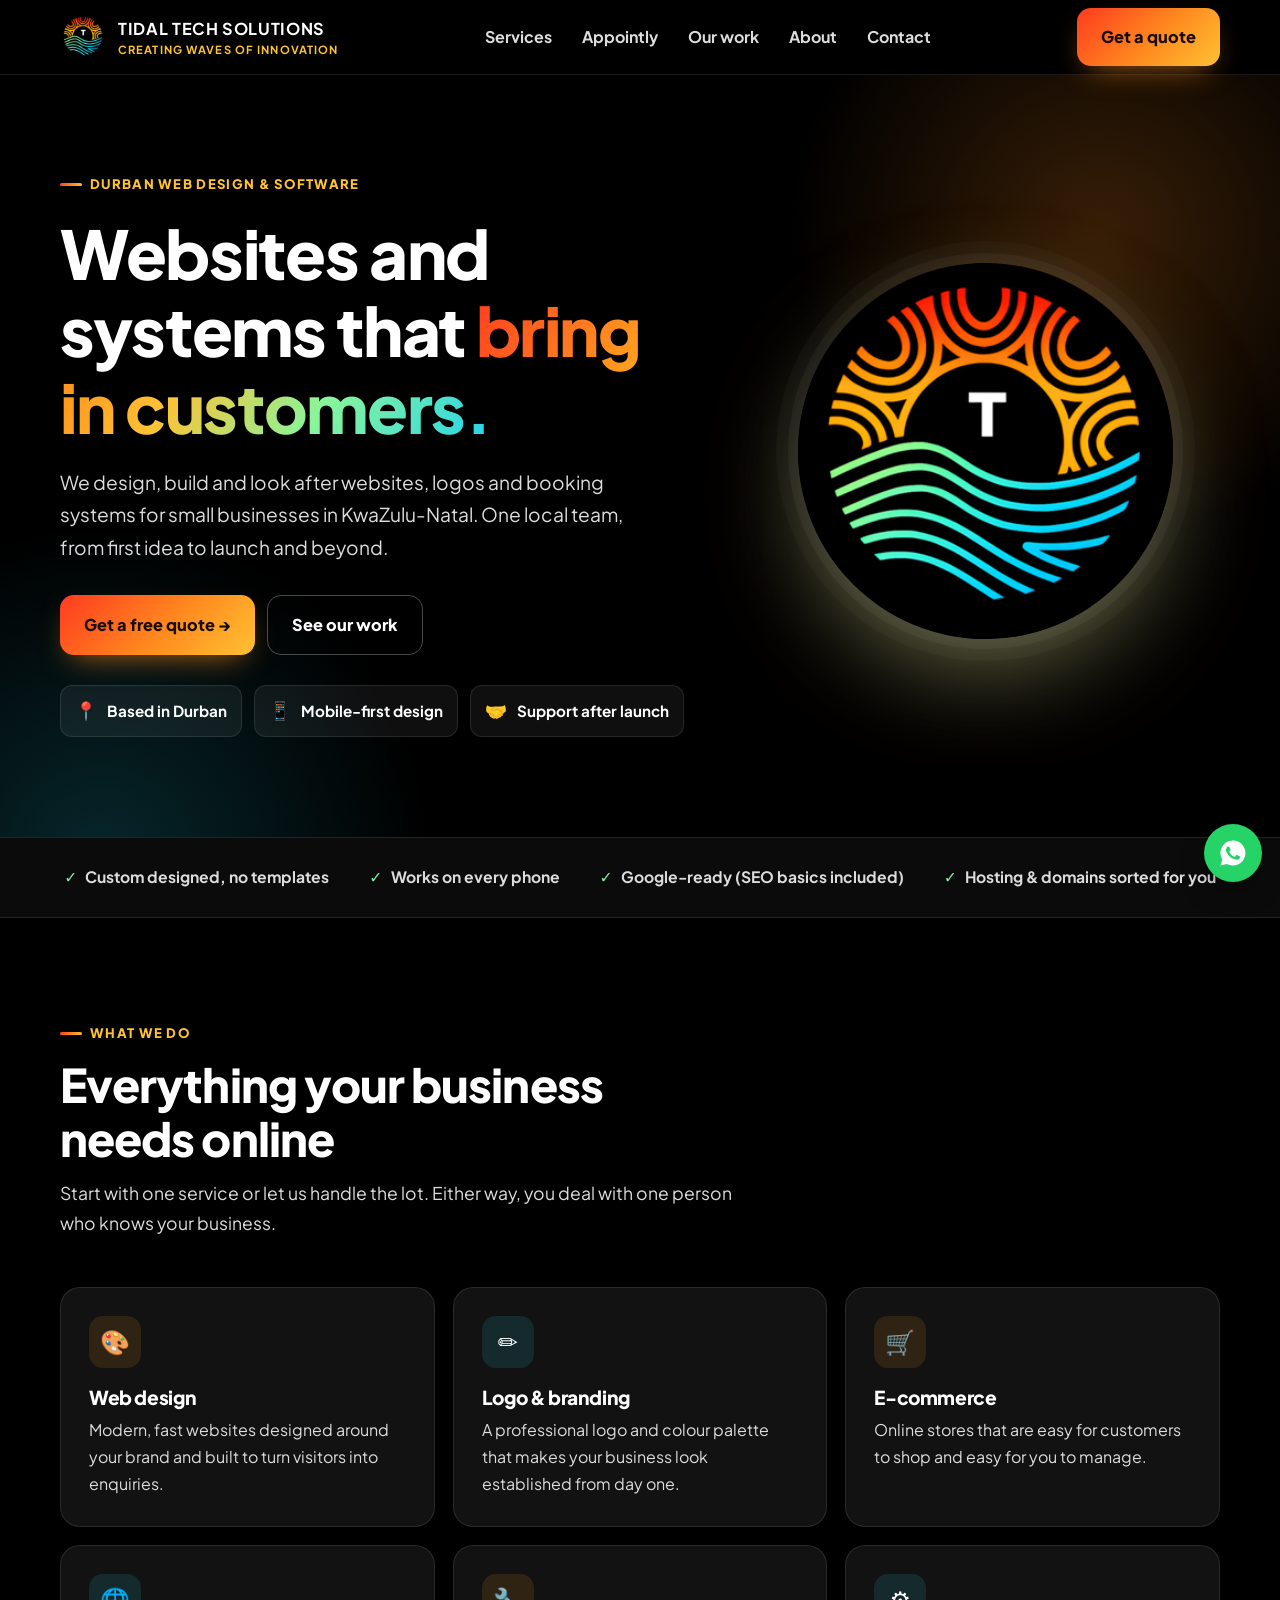
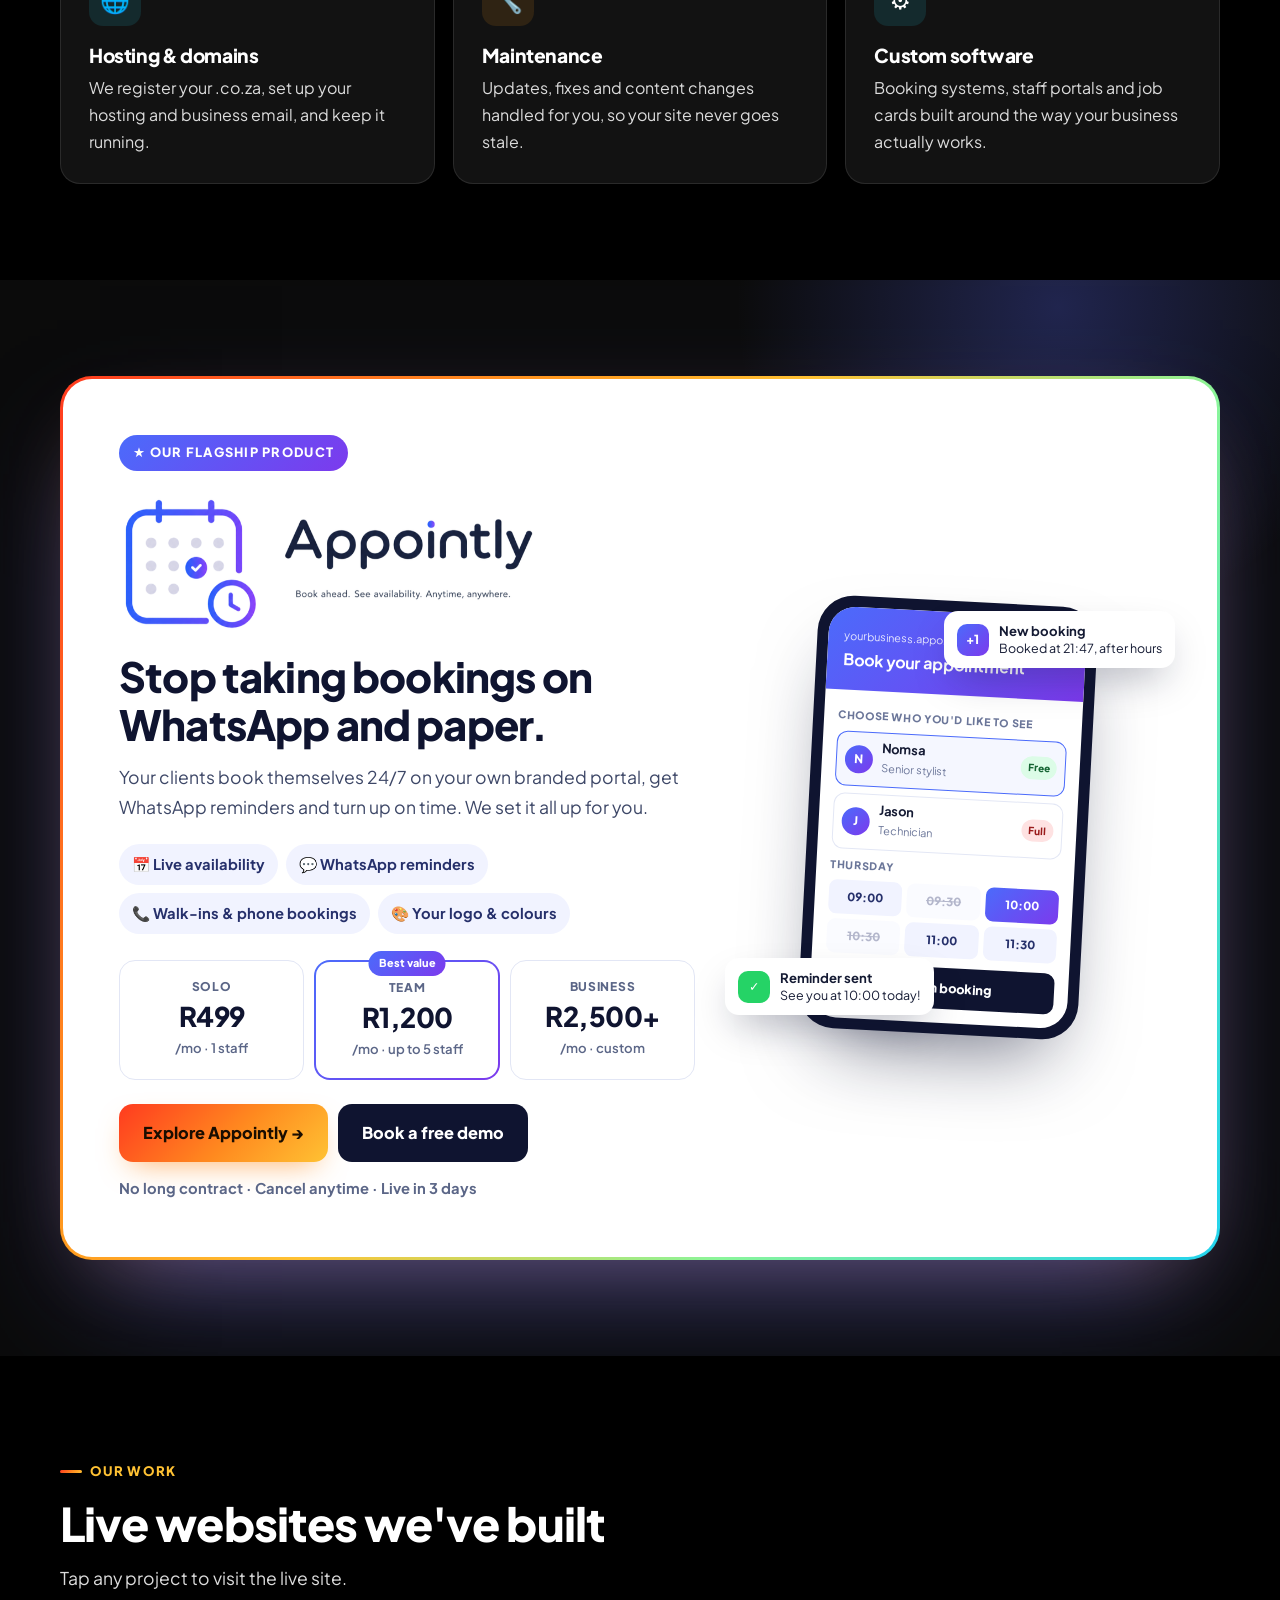
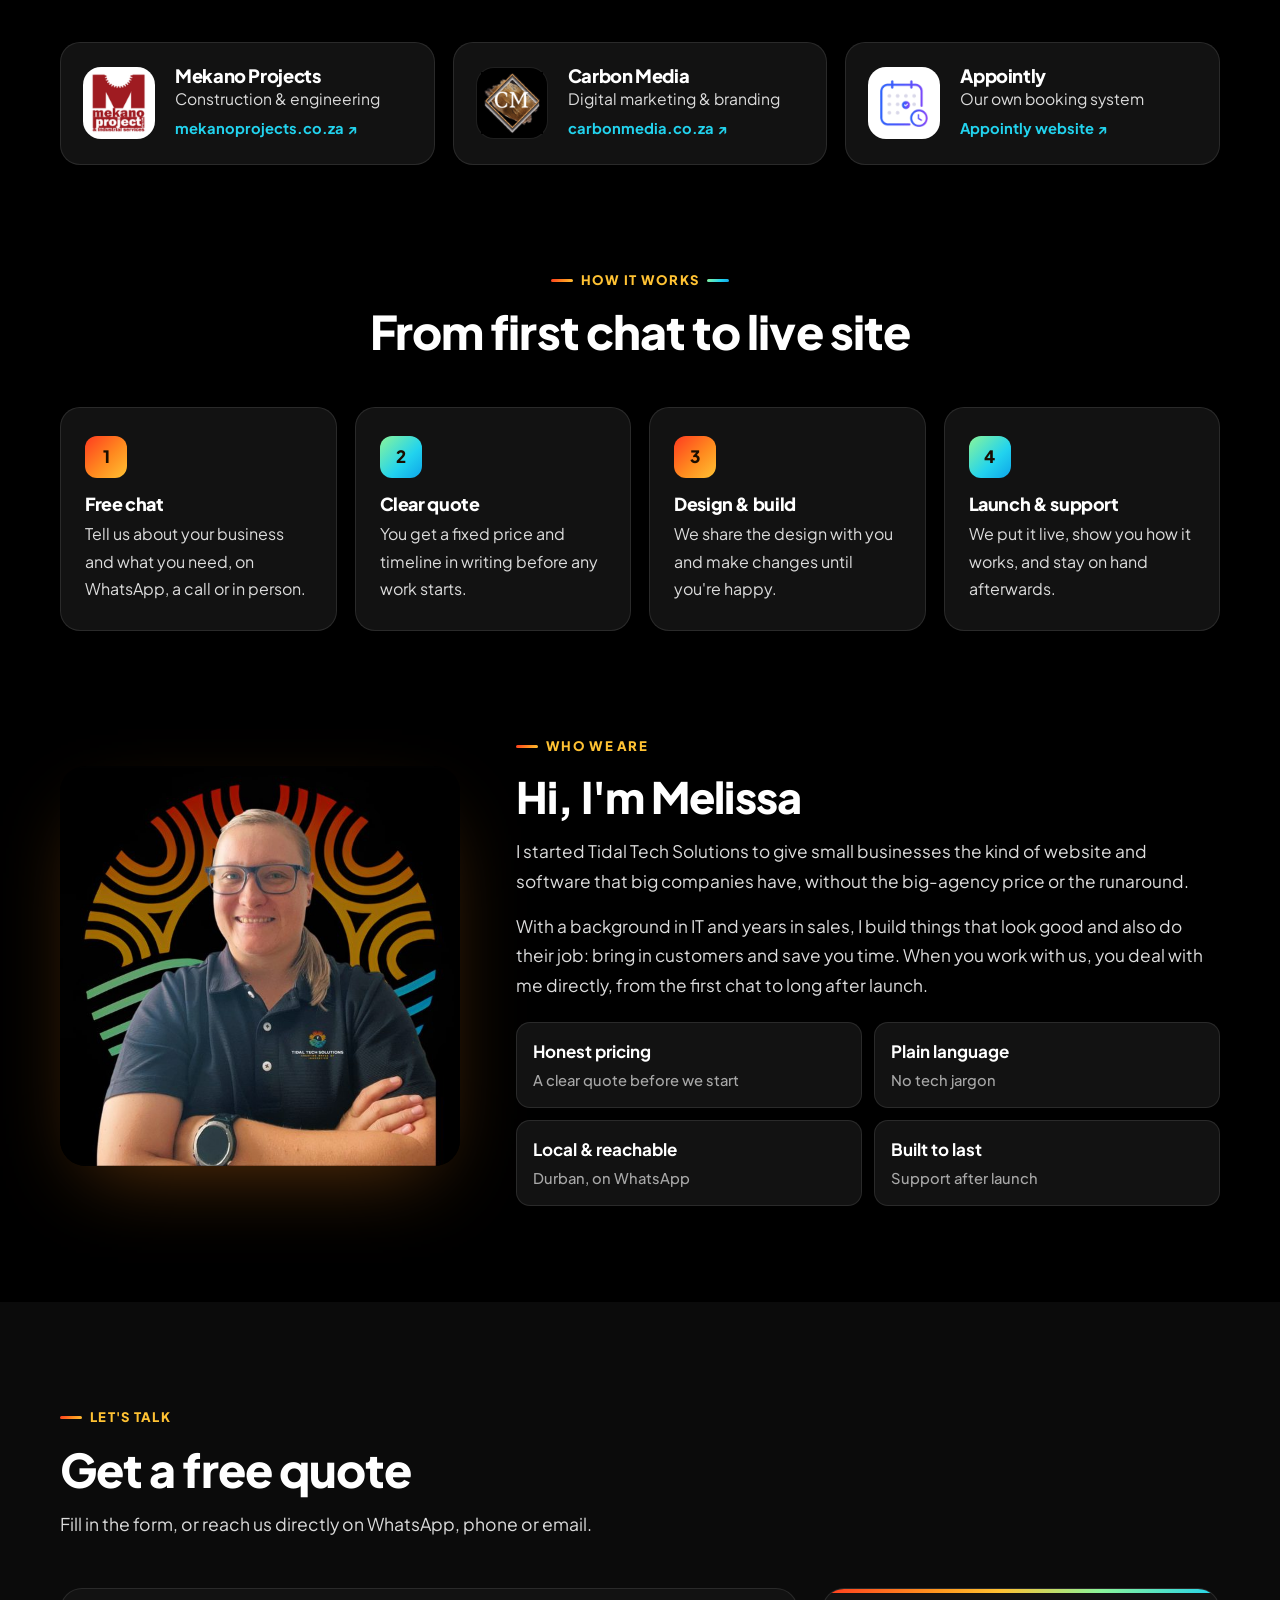
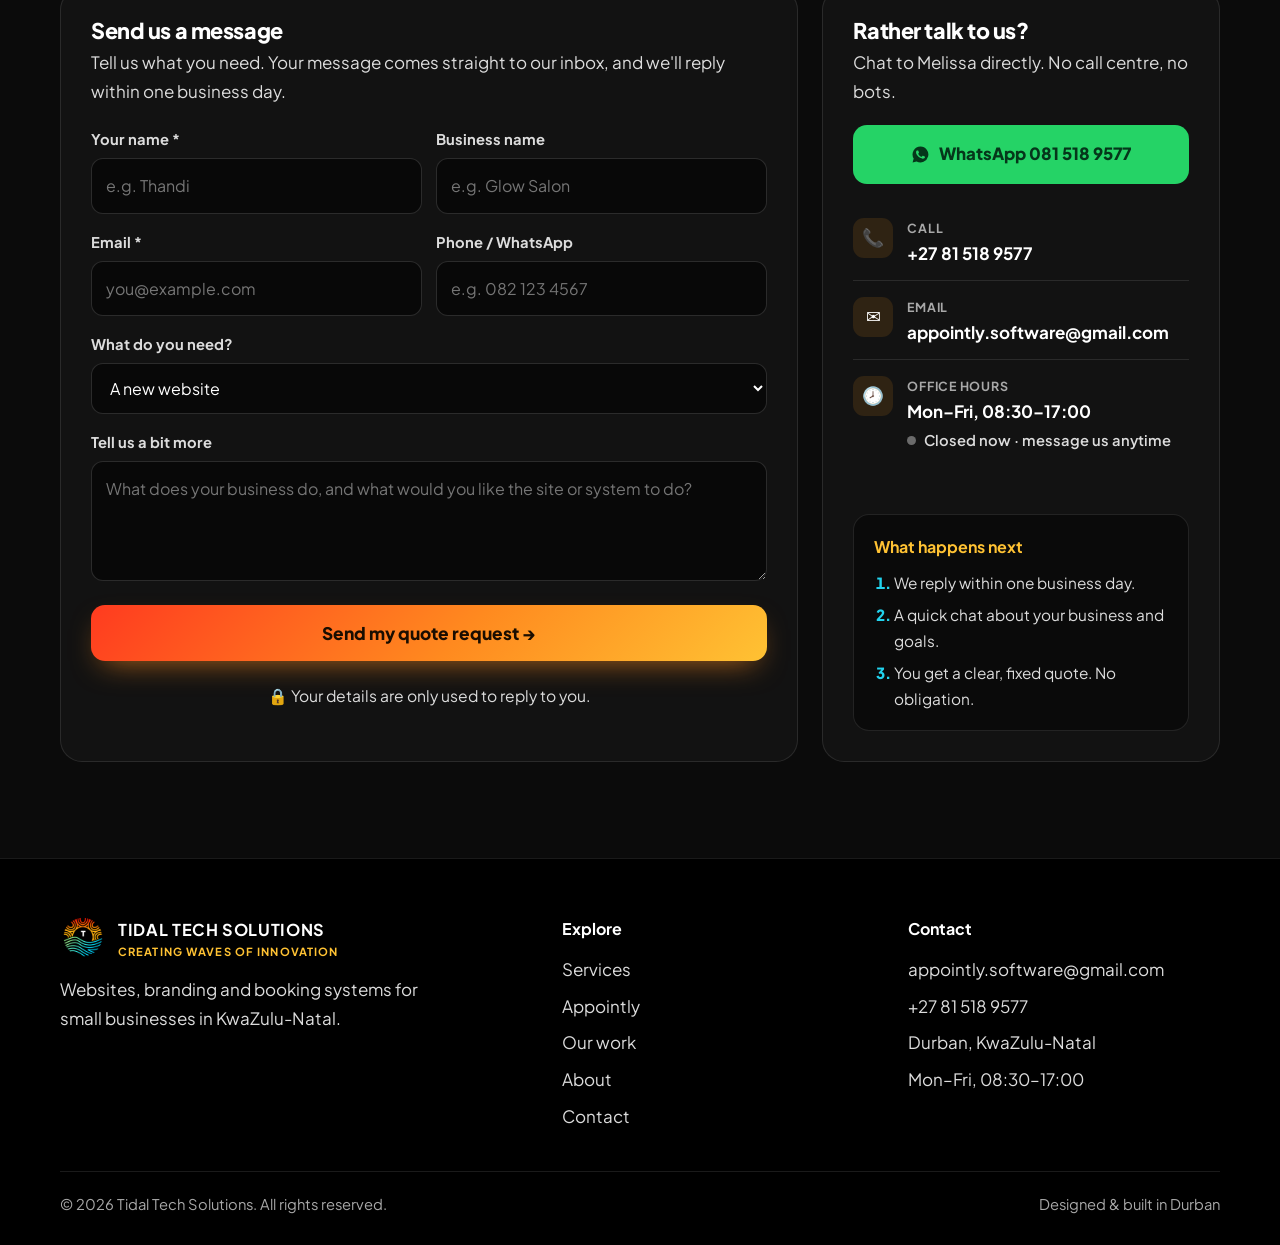
==== commit 7ff5f667: "Add files via upload" ====
--- a/index.html
+++ b/index.html
@@ -1,697 +1,563 @@
 <!DOCTYPE html>
 <html lang="en">
 <head>
-  <meta charset="UTF-8" />
-  <meta name="viewport" content="width=device-width, initial-scale=1.0"/>
-  <title>Tidal Tech Solutions</title>
-  <link href="https://fonts.googleapis.com/css2?family=Orbitron:wght@400;600;800&family=Inter:wght@300;400;500;600&display=swap" rel="stylesheet"/>
-  <link href="https://cdnjs.cloudflare.com/ajax/libs/font-awesome/6.5.0/css/all.min.css" rel="stylesheet"/>
-  <link rel="stylesheet" href="styles.css">
-  <link rel="icon" type="image/x-icon" href="Tidal Tech Solutions emblem logo - Copy.png">
-
+<meta charset="UTF-8">
+<meta name="viewport" content="width=device-width, initial-scale=1.0">
+<title>Tidal Tech Solutions | Websites & Booking Systems for Durban Businesses</title>
+<meta name="description" content="Durban web design and custom software for small businesses: websites, logos, hosting, e-commerce and the Appointly booking system.">
+<link rel="icon" type="image/png" href="[data-uri]">
+<link rel="preconnect" href="https://fonts.googleapis.com">
+<link rel="preconnect" href="https://fonts.gstatic.com" crossorigin>
+<link href="https://fonts.googleapis.com/css2?family=Plus+Jakarta+Sans:wght@400;500;600;700;800&display=swap" rel="stylesheet">
+<style>
+:root{
+  --bg:#000000;--bg2:#0b0b0b;--card:#121212;--card2:#1a1a1a;
+  --line:rgba(255,255,255,.1);
+  --text:#ffffff;--soft:#dcdcdc;--muted:#a8a8a8;
+  --sun1:#ff4d1f;--sun2:#ff9a1f;--sun3:#ffc233;
+  --wave1:#7ef0a0;--wave2:#22d3ee;--wave3:#0ea5e9;
+  --sun:linear-gradient(135deg,#ff3b1f,#ff8a1f 55%,#ffc233);
+  --wave:linear-gradient(135deg,#8af59a,#22d3ee 60%,#0ea5e9);
+  --brand:linear-gradient(120deg,#ff3b1f 0%,#ff9a1f 30%,#ffc233 45%,#8af59a 70%,#22d3ee 100%);
+  --wa:#25D366;--r:20px;
+}
+*,*::before,*::after{box-sizing:border-box;margin:0;padding:0}
+html{scroll-behavior:smooth}
+body{font-family:'Plus Jakarta Sans',system-ui,sans-serif;font-size:17px;line-height:1.7;background:var(--bg);color:var(--text);-webkit-font-smoothing:antialiased;overflow-x:hidden}
+img{max-width:100%;display:block}
+a{color:inherit;text-decoration:none}
+.wrap{width:min(1160px,100% - 40px);margin-inline:auto}
+h1,h2,h3{line-height:1.15;letter-spacing:-.02em;font-weight:800}
+section{padding:96px 0}
+.eyebrow{display:inline-flex;align-items:center;gap:8px;font-size:.82rem;font-weight:800;letter-spacing:.1em;text-transform:uppercase;color:var(--sun3)}
+.eyebrow::before{content:"";width:22px;height:3px;border-radius:3px;background:var(--sun)}
+.sec-head{max-width:680px;margin-bottom:48px}
+.sec-head.center{text-align:center;margin-inline:auto}
+.sec-head.center .eyebrow::after{content:"";width:22px;height:3px;border-radius:3px;background:var(--wave)}
+.sec-head h2{font-size:clamp(1.9rem,4.4vw,2.9rem);margin:14px 0 14px}
+.sec-head p{color:var(--soft);font-size:1.1rem}
+.grad{background:var(--brand);-webkit-background-clip:text;background-clip:text;color:transparent}
+
+.btn{display:inline-flex;align-items:center;justify-content:center;gap:9px;font-family:inherit;font-weight:800;font-size:1.02rem;padding:15px 24px;border-radius:14px;border:0;cursor:pointer;transition:transform .15s,box-shadow .15s,background .15s}
+.btn:hover{transform:translateY(-2px)}
+.btn-sun{background:var(--sun);color:#1a0d00;box-shadow:0 12px 30px -12px rgba(255,140,30,.7)}
+.btn-line{background:transparent;color:var(--text);border:1.5px solid rgba(255,255,255,.28)}
+.btn-line:hover{border-color:var(--wave2)}
+.btn-wa{background:var(--wa);color:#05361a}
+.btn svg{width:19px;height:19px;flex:none}
+
+/* nav */
+header{position:sticky;top:0;z-index:50;background:rgba(0,0,0,.85);backdrop-filter:blur(14px) saturate(1.3);border-bottom:1px solid var(--line)}
+.nav{display:flex;align-items:center;justify-content:space-between;height:74px}
+.brand{display:flex;align-items:center;gap:12px}
+.brand img{width:46px;height:46px;border-radius:50%}
+.brand b{display:block;font-size:1.02rem;letter-spacing:.04em}
+.brand span{display:block;font-size:.7rem;font-weight:700;letter-spacing:.1em;text-transform:uppercase;color:var(--sun3);margin-top:-2px}
+.links{display:flex;gap:30px;font-weight:700;font-size:1rem;color:var(--soft)}
+.links a:hover{color:#fff}
+.burger{display:none;background:none;border:0;width:44px;height:44px;cursor:pointer}
+.burger span{display:block;width:24px;height:2px;background:#fff;margin:6px auto;transition:.2s}
+.burger.open span:nth-child(1){transform:translateY(8px) rotate(45deg)}
+.burger.open span:nth-child(2){opacity:0}
+.burger.open span:nth-child(3){transform:translateY(-8px) rotate(-45deg)}
+.mnav{display:none;flex-direction:column;padding:6px 20px 22px;border-top:1px solid var(--line)}
+.mnav a{padding:14px 2px;font-weight:700;border-bottom:1px solid var(--line)}
+.mnav .btn{margin-top:14px;border:0}
+.mnav.open{display:flex}
+
+/* hero */
+.hero{position:relative;padding:90px 0 100px;overflow:hidden}
+.hero::before{content:"";position:absolute;width:680px;height:680px;right:-160px;top:-180px;border-radius:50%;background:radial-gradient(circle,rgba(255,140,30,.22),transparent 65%)}
+.hero::after{content:"";position:absolute;width:720px;height:720px;left:-260px;bottom:-380px;border-radius:50%;background:radial-gradient(circle,rgba(34,211,238,.18),transparent 65%)}
+.hero-grid{position:relative;z-index:1;display:grid;grid-template-columns:1.15fr .85fr;gap:56px;align-items:center}
+.hero h1{font-size:clamp(2.4rem,6vw,4.2rem);margin:18px 0 20px}
+.hero .lead{font-size:1.2rem;color:var(--soft);max-width:580px}
+.hero-actions{display:flex;flex-wrap:wrap;gap:12px;margin:32px 0 30px}
+.facts{display:flex;flex-wrap:wrap;gap:12px}
+.fact{display:flex;align-items:center;gap:10px;background:rgba(255,255,255,.06);border:1px solid var(--line);padding:10px 14px;border-radius:12px;font-weight:700;font-size:.95rem}
+.fact i{font-style:normal;font-size:1.1rem}
+.emblem{position:relative;display:grid;place-items:center}
+.emblem img{width:min(380px,80%);border-radius:50%;box-shadow:0 0 0 10px rgba(255,255,255,.04),0 0 0 22px rgba(255,255,255,.025),0 40px 120px -20px rgba(255,140,30,.45),0 40px 120px -40px rgba(34,211,238,.5);animation:bob 6s ease-in-out infinite}
+@keyframes bob{50%{transform:translateY(-12px)}}
+
+/* trust strip */
+.strip{border-top:1px solid var(--line);border-bottom:1px solid var(--line);background:var(--bg2);padding:26px 0}
+.strip .wrap{display:flex;flex-wrap:wrap;gap:14px 40px;justify-content:center;align-items:center;color:var(--soft);font-weight:700;font-size:.98rem}
+.strip .wrap span::before{content:"✓";color:var(--wave1);margin-right:8px;font-weight:800}
+
+/* services */
+.svc-grid{display:grid;grid-template-columns:repeat(3,1fr);gap:18px}
+.svc{background:var(--card);border:1px solid var(--line);border-radius:var(--r);padding:28px;transition:transform .2s,border-color .2s}
+.svc:hover{transform:translateY(-4px);border-color:rgba(255,176,32,.45)}
+.svc .ic{width:52px;height:52px;border-radius:14px;display:grid;place-items:center;font-size:1.5rem;background:rgba(255,154,31,.12);margin-bottom:18px}
+.svc:nth-child(even) .ic{background:rgba(34,211,238,.12)}
+.svc h3{font-size:1.2rem;margin-bottom:8px}
+.svc p{color:var(--soft);font-size:1rem}
+
+/* appointly spotlight */
+.appt{background:var(--bg2);position:relative;overflow:hidden}
+.appt::before{content:"";position:absolute;inset:-30% -10% auto auto;width:700px;height:700px;border-radius:50%;background:radial-gradient(circle,rgba(91,107,251,.28),transparent 65%);pointer-events:none}
+.spot{position:relative;display:grid;grid-template-columns:1.15fr .85fr;gap:40px;align-items:center;background:#fff;color:#141a33;border-radius:32px;padding:56px;
+  box-shadow:0 0 0 3px transparent,0 50px 120px -40px rgba(91,107,251,.6),0 30px 80px -40px rgba(255,140,30,.45);
+  border:3px solid transparent;background:linear-gradient(#fff,#fff) padding-box,var(--brand) border-box}
+.flag{display:inline-block;font-size:.8rem;font-weight:800;letter-spacing:.1em;text-transform:uppercase;color:#fff;background:linear-gradient(135deg,#4B6BFB,#7C3AED);padding:7px 14px;border-radius:99px}
+.spot-logo{width:min(420px,100%);height:auto;margin:22px 0 18px}
+.spot h2{font-size:clamp(1.8rem,3.8vw,2.6rem);color:#0f1430;margin-bottom:14px}
+.spot-lead{color:#3d4767;font-size:1.1rem;margin-bottom:22px;max-width:560px}
+.chips{display:flex;flex-wrap:wrap;gap:8px;margin-bottom:26px}
+.chips span{background:#f1f3ff;color:#26306b;font-weight:700;font-size:.92rem;padding:8px 13px;border-radius:99px}
+.plans3{display:grid;grid-template-columns:repeat(3,1fr);gap:10px;margin-bottom:24px}
+.p3{position:relative;border:1.5px solid #e2e6f5;border-radius:16px;padding:16px 14px;text-align:center}
+.p3 small{display:block;font-weight:800;color:#5b6687;text-transform:uppercase;letter-spacing:.06em;font-size:.75rem}
+.p3 b{display:block;font-size:1.7rem;font-weight:800;letter-spacing:-.02em;color:#0f1430;line-height:1.2;margin-top:2px}
+.p3 i{font-style:normal;font-size:.82rem;color:#5b6687;font-weight:600}
+.p3.hot{border:2px solid transparent;background:linear-gradient(#fff,#fff) padding-box,linear-gradient(135deg,#4B6BFB,#7C3AED) border-box}
+.p3 em{position:absolute;top:-11px;left:50%;transform:translateX(-50%);font-style:normal;font-size:.68rem;font-weight:800;color:#fff;background:linear-gradient(135deg,#4B6BFB,#7C3AED);padding:3px 10px;border-radius:99px;white-space:nowrap}
+.spot-cta{display:flex;flex-wrap:wrap;gap:10px}
+.btn-dark{background:#0f1430;color:#fff}
+.spot-note{margin-top:14px;color:#5b6687;font-weight:700;font-size:.92rem}
+.spot-visual{position:relative;display:grid;place-items:center;padding:20px 0}
+.phone{width:280px;background:#0f1430;border-radius:36px;padding:11px;transform:rotate(3deg);box-shadow:0 40px 80px -30px rgba(15,20,48,.6)}
+.scr{background:#fff;border-radius:27px;overflow:hidden}
+.scr-top{background:linear-gradient(135deg,#4B6BFB,#7C3AED);color:#fff;padding:20px 16px 16px}
+.scr-top small{display:block;opacity:.85;font-size:.68rem}
+.scr-top b{font-size:1rem}
+.scr-body{padding:14px;color:#141a33}
+.lbl{font-size:.66rem;font-weight:800;color:#6b7699;text-transform:uppercase;letter-spacing:.06em;margin:2px 0 7px}
+.st{display:flex;align-items:center;gap:9px;padding:8px;border:1.5px solid #e3e7f5;border-radius:11px;margin-bottom:7px;font-size:.8rem}
+.st.sel{border-color:#4B6BFB;background:#f5f7ff}
+.st .av{width:28px;height:28px;border-radius:50%;display:grid;place-items:center;color:#fff;font-weight:800;font-size:.75rem;background:linear-gradient(135deg,#4B6BFB,#7C3AED)}
+.st b{display:block;font-size:.8rem;line-height:1.2}.st i{font-style:normal;color:#6b7699;font-size:.68rem}
+.st .tg{margin-left:auto;font-size:.62rem;font-weight:800;padding:3px 7px;border-radius:99px;background:#dcfce7;color:#166534}
+.st .tg.full{background:#fee2e2;color:#991b1b}
+.slots{display:grid;grid-template-columns:repeat(3,1fr);gap:5px;margin-bottom:10px}
+.slots span{text-align:center;font-size:.72rem;font-weight:800;padding:7px 0;border-radius:8px;background:#f1f3ff;color:#26306b}
+.slots .x{opacity:.35;text-decoration:line-through}
+.slots .pick{background:linear-gradient(135deg,#4B6BFB,#7C3AED);color:#fff}
+.go{background:#0f1430;color:#fff;text-align:center;font-weight:800;font-size:.8rem;padding:10px;border-radius:10px}
+.toast{position:absolute;display:flex;gap:10px;align-items:center;background:#fff;color:#141a33;border-radius:14px;padding:11px 13px;font-size:.78rem;line-height:1.35;box-shadow:0 18px 40px -12px rgba(15,20,48,.35);animation:bob 5s ease-in-out infinite}
+.toast b{display:block;font-size:.82rem}
+.ti{width:32px;height:32px;border-radius:10px;display:grid;place-items:center;font-weight:800;color:#fff;background:linear-gradient(135deg,#4B6BFB,#7C3AED);flex:none}
+.ti.wa{background:#25D366}
+.t1{left:-10px;bottom:40px}
+.t2{right:-14px;top:30px;animation-delay:-2.5s}
+
+/* work */
+.work-grid{display:grid;grid-template-columns:repeat(3,1fr);gap:18px}
+.work{display:flex;gap:20px;align-items:center;background:var(--card);border:1px solid var(--line);border-radius:var(--r);padding:22px;transition:transform .2s,border-color .2s}
+.work:hover{transform:translateY(-3px);border-color:rgba(34,211,238,.45)}
+.mono{width:72px;height:72px;flex:none;border-radius:18px;display:grid;place-items:center;font-weight:800;font-size:1.35rem;color:#000}
+.mono.logo{background:#fff;padding:12px}
+.mono.logo.dark{background:#000;padding:4px;border:1px solid rgba(255,255,255,.12)}
+.mono.logo img{width:100%;height:100%;object-fit:contain}
+.work h3{font-size:1.15rem}
+.work p{color:var(--soft);font-size:.98rem}
+.work .url{color:var(--wave2);font-weight:700;font-size:.92rem;margin-top:2px;display:inline-block}
+
+/* process */
+.steps{display:grid;grid-template-columns:repeat(4,1fr);gap:18px;counter-reset:s}
+.step{position:relative;padding:28px 24px;border-radius:var(--r);background:var(--card);border:1px solid var(--line)}
+.step::before{counter-increment:s;content:counter(s);display:grid;place-items:center;width:42px;height:42px;border-radius:12px;background:var(--sun);color:#1a0d00;font-weight:800;margin-bottom:16px}
+.step:nth-child(even)::before{background:var(--wave)}
+.step h3{font-size:1.12rem;margin-bottom:6px}
+.step p{color:var(--soft);font-size:1rem}
+
+/* about */
+.about-grid{display:grid;grid-template-columns:400px 1fr;gap:56px;align-items:center}
+.about-grid img{width:100%;aspect-ratio:1;object-fit:cover;border-radius:26px;box-shadow:0 30px 80px -30px rgba(255,140,30,.4)}
+.about-grid h2{font-size:clamp(1.9rem,4vw,2.7rem);margin:14px 0 16px}
+.about-grid p{color:var(--soft);font-size:1.08rem;margin-bottom:16px}
+.values{display:grid;grid-template-columns:repeat(2,1fr);gap:12px;margin-top:22px}
+.val{background:var(--card);border:1px solid var(--line);border-radius:14px;padding:14px 16px;font-weight:700}
+.val small{display:block;color:var(--muted);font-weight:500;font-size:.92rem;margin-top:2px}
+
+/* contact */
+.contact{background:var(--bg2)}
+.c-grid{display:grid;grid-template-columns:1.3fr .7fr;gap:24px;align-items:stretch}
+.c-panel{display:flex;flex-direction:column;background:var(--card);border:1px solid var(--line);border-radius:22px;padding:30px;position:relative;overflow:hidden}
+.c-panel::before{content:"";position:absolute;left:0;right:0;top:0;height:4px;background:var(--brand)}
+.c-panel h3{font-size:1.35rem}
+.c-sub{color:var(--soft);margin:4px 0 20px}
+.c-wa{width:100%;font-size:1.05rem}
+.c-list{list-style:none;display:grid;gap:4px;margin:22px 0}
+.c-list li{display:flex;gap:14px;align-items:flex-start;padding:12px 0;border-bottom:1px solid var(--line);font-weight:700}
+.c-list li:last-child{border-bottom:0}
+.c-list li>span{width:40px;height:40px;flex:none;border-radius:11px;display:grid;place-items:center;background:rgba(255,154,31,.12);font-size:1.1rem}
+.c-list small{display:block;color:var(--muted);font-size:.78rem;text-transform:uppercase;letter-spacing:.06em}
+.c-list a{overflow-wrap:anywhere}
+.c-list a:hover{color:var(--sun3)}
+.hours{display:flex;align-items:center;gap:8px;font-weight:600;font-size:.92rem;color:var(--soft);margin-top:2px}
+.dot{width:9px;height:9px;border-radius:50%;background:#6b6b6b}
+.dot.on{background:#22c55e;box-shadow:0 0 0 4px rgba(34,197,94,.2)}
+.next{margin-top:auto;background:#0a0a0a;border:1px solid var(--line);border-radius:16px;padding:18px 20px}
+.next h4{font-size:1rem;margin-bottom:10px;color:var(--sun3)}
+.next ol{padding-left:20px;display:grid;gap:6px;color:var(--soft);font-size:.96rem}
+.next li::marker{color:var(--wave2);font-weight:800}
+form{background:var(--card);border:1px solid var(--line);border-radius:22px;padding:30px}
+form h3{font-size:1.35rem;margin-bottom:4px}
+form > p{color:var(--soft);margin-bottom:22px}
+.row2{display:grid;grid-template-columns:1fr 1fr;gap:14px}
+label{display:block;font-weight:700;font-size:.92rem;margin-bottom:6px;color:var(--soft)}
+input,select,textarea{width:100%;font:inherit;font-size:1rem;color:var(--text);background:#080808;border:1.5px solid rgba(255,255,255,.14);border-radius:12px;padding:13px 14px;margin-bottom:16px;outline:none;transition:border-color .15s}
+input:focus,select:focus,textarea:focus{border-color:var(--sun2)}
+textarea{min-height:120px;resize:vertical}
+.btn-send{width:100%;font-size:1.08rem;padding:17px 24px}
+.btn-send[disabled]{opacity:.7;cursor:wait;transform:none}
+.f-status{font-weight:700}
+.f-status:not(:empty){margin-top:12px}
+.f-status.ok{color:var(--wave1)}
+.f-status.err{color:#ff7a5c}
+.wa-link{color:#25D366;font-weight:800;text-decoration:underline}
+.f-note{color:var(--soft);font-size:.98rem;margin-top:14px;text-align:center}
+
+/* footer */
+footer{padding:56px 0 28px;border-top:1px solid var(--line)}
+.foot{display:grid;grid-template-columns:1.5fr 1fr 1fr;gap:34px}
+footer h4{font-size:1rem;margin-bottom:12px}
+footer ul{list-style:none;display:grid;gap:8px;color:var(--soft)}
+footer a:hover{color:#fff}
+footer p{color:var(--soft);margin-top:14px;max-width:360px}
+.copy{margin-top:40px;padding-top:20px;border-top:1px solid var(--line);display:flex;justify-content:space-between;flex-wrap:wrap;gap:8px;color:var(--muted);font-size:.92rem}
+
+.wa-float{position:fixed;right:18px;bottom:18px;z-index:60;width:58px;height:58px;border-radius:50%;background:var(--wa);display:grid;place-items:center;box-shadow:0 12px 28px -8px rgba(0,0,0,.5)}
+.wa-float svg{width:30px;height:30px;fill:#fff}
+
+.fade{opacity:0;transform:translateY(24px);transition:opacity .6s ease,transform .6s ease}
+.fade.in{opacity:1;transform:none}
+
+@media (max-width:1000px){
+  .work-grid{grid-template-columns:1fr}
+  .hero-grid{grid-template-columns:1fr}
+  .emblem{order:-1}.emblem img{width:220px}
+  .svc-grid{grid-template-columns:repeat(2,1fr)}
+  .spot{grid-template-columns:1fr;padding:34px}
+  .spot-visual{margin-top:10px}
+  .steps{grid-template-columns:repeat(2,1fr)}
+  .about-grid{grid-template-columns:1fr;gap:32px}
+  .about-grid img{max-width:360px}
+  .c-grid{grid-template-columns:1fr}
+}
+@media (max-width:820px){.links,.nav .btn{display:none}.burger{display:block}}
+@media (max-width:640px){
+  body{font-size:16.5px}
+  section{padding:68px 0}
+  .hero{padding:48px 0 70px}
+  .svc-grid,.work-grid,.steps,.values,.row2{grid-template-columns:1fr}
+  .row2{gap:0}
+  .foot{grid-template-columns:1fr}
+  .hero-actions .btn{flex:1 1 100%}
+  .spot{padding:22px;border-radius:24px}
+  .plans3{gap:8px}
+  .p3{padding:14px 6px}
+  .p3 b{font-size:1.3rem}
+  .phone{width:240px}
+  .t1{left:0}
+  .t2{right:0}
+  .spot-cta .btn{flex:1 1 100%}
+  form{padding:22px}
+  .c-panel{padding:24px}
+  .c-list a[href^=mailto]{font-size:.92rem}
+}
+</style>
 </head>
 <body>
 
-  <!-- TOP BAR -->
-  <div class="top-bar">
-    <a href="mailto:info@tidaltech.co.za">
-      <i class="fas fa-envelope"></i> info@tidaltech.co.za
-    </a>
-    <a href="tel:+27815189577">
-      <i class="fas fa-phone"></i> +27 81 518 9577
-    </a>
-  </div>
-
-  <!-- NAVBAR -->
-  <nav>
-    <a href="#home" class="nav-logo">
-      <!-- Replace src with your actual logo path e.g. logo.png -->
-      <img src="[data-uri]" alt="Tidal Tech Solutions Logo"/>
-      <div class="nav-logo-text">
-        <span>Tidal Tech Solutions</span>
-        <span>Creating Waves of Innovation</span>
-      </div>
-    </a>
-    <ul class="nav-links" id="navLinks">
-      <li><a href="#home">Home</a></li>
-      <li><a href="#about">About Us</a></li>
-      <li><a href="#services">Services</a></li>
-      <li><a href="#portfolio">Portfolio</a></li>
-      <li><a href="#contact" class="nav-cta">Contact Us</a></li>
-    </ul>
-    <div class="hamburger" id="hamburger" onclick="toggleMenu()">
-      <span></span><span></span><span></span>
-    </div>
-  </nav>
-
-  <!-- ═══════════════════════════════════
-       HERO
-  ═══════════════════════════════════ -->
-  <section id="home">
-    <div class="hero-bg"></div>
-    <div class="hero-content">
-      <div class="hero-badge">
-        <i class="fas fa-circle"></i> Creating Waves of Innovation
-      </div>
-      <h1 class="hero-title">
-        <span class="line1">Welcome To</span>
-        <span class="line2">Tidal Tech</span>
-        <span class="line1">Solutions</span>
-      </h1>
-      <p class="hero-desc">
-        Your creative partner in professional web design and digital innovation.
-        We build modern, responsive websites that not only look stunning but perform
-        flawlessly — helping small businesses and growing brands dominate online.
-      </p>
-      <div class="hero-btns">
-        <a href="#services" class="btn-primary">
-          <i class="fas fa-rocket"></i> Our Services
-        </a>
-        <a href="#contact" class="btn-outline">
-          <i class="fas fa-paper-plane"></i> Get In Touch
-        </a>
-      </div>
-      <div class="hero-stats">
-        <div class="stat-item">
-          <div class="stat-num">15+</div>
-          <div class="stat-label">Projects Done</div>
-        </div>
-        <div class="stat-item">
-          <div class="stat-num">100%</div>
-          <div class="stat-label">Client Satisfaction</div>
-        </div>
-        <div class="stat-item">
-          <div class="stat-num">24/7</div>
-          <div class="stat-label">Support</div>
-        </div>
-      </div>
-    </div>
-
-    <!-- Animated Logo Right -->
-    <div class="hero-right">
-      <div class="hero-logo-wrap">
-        <!-- Replace src with your actual logo icon -->
-        <img src="[data-uri]" alt="TTS Logo"/>
-      </div>
-    </div>
-  </section>
-
-  <!-- ═══════════════════════════════════
-       ABOUT
-  ═══════════════════════════════════ -->
-  <section id="about">
-    <div class="about-grid">
-      <div class="about-text fade-up">
-        <div class="section-tag">Who We Are</div>
-        <h2 class="section-title">Building Digital <span>Experiences</span> That Matter</h2>
-        <p>
-          At Tidal Tech Solutions, we don't just design logos and build websites —
-          we create <strong>unforgettable digital experiences</strong>. Our mission? To help brands
-          like yours stand out in a sea of sameness with bold design, smart strategy,
-          and a whole lot of creative spark.
-        </p>
-        <p>
-          Tidal Tech Solutions combines technical expertise, business acumen, and a passion
-          for web development to help businesses grow. With a background in IT and years of
-          experience in sales, we understand what clients truly need: functional, beautiful,
-          and results-driven websites.
-        </p>
-        <p>
-          Whether you're launching a startup, refreshing your brand, or just need a digital
-          facelift — we've got you covered. Let's build something amazing together.
-        </p>
-        <div class="about-features">
-          <div class="feature-item">
-            <div class="feature-icon"><i class="fas fa-check"></i></div>
-            <div class="feature-text">
-              <h4>Custom Design</h4>
-              <p>Unique websites tailored to your brand</p>
+<header>
+  <div class="wrap nav">
+    <a href="#home" class="brand"><img src="[data-uri]" alt=""><div><b>TIDAL TECH SOLUTIONS</b><span>Creating waves of innovation</span></div></a>
+    <nav class="links">
+      <a href="#services">Services</a>
+      <a href="#appointly">Appointly</a>
+      <a href="#work">Our work</a>
+      <a href="#about">About</a>
+      <a href="#contact">Contact</a>
+    </nav>
+    <a class="btn btn-sun" href="#contact">Get a quote</a>
+    <button class="burger" id="burger" aria-label="Menu"><span></span><span></span><span></span></button>
+  </div>
+  <div class="mnav" id="mnav">
+    <a href="#services">Services</a>
+    <a href="#appointly">Appointly</a>
+    <a href="#work">Our work</a>
+    <a href="#about">About</a>
+    <a href="#contact">Contact</a>
+    <a class="btn btn-wa" data-wa="Hi Tidal Tech! I'd like a quote for a website.">WhatsApp us</a>
+  </div>
+</header>
+
+<!-- HERO -->
+<section class="hero" id="home">
+  <div class="wrap hero-grid">
+    <div>
+      <span class="eyebrow">Durban web design &amp; software</span>
+      <h1>Websites and systems that <span class="grad">bring in customers.</span></h1>
+      <p class="lead">We design, build and look after websites, logos and booking systems for small businesses in KwaZulu-Natal. One local team, from first idea to launch and beyond.</p>
+      <div class="hero-actions">
+        <a class="btn btn-sun" href="#contact">Get a free quote →</a>
+        <a class="btn btn-line" href="#work">See our work</a>
+      </div>
+      <div class="facts">
+        <div class="fact"><i>📍</i>Based in Durban</div>
+        <div class="fact"><i>📱</i>Mobile-first design</div>
+        <div class="fact"><i>🤝</i>Support after launch</div>
+      </div>
+    </div>
+    <div class="emblem"><img src="[data-uri]" alt="Tidal Tech Solutions emblem"></div>
+  </div>
+</section>
+
+<div class="strip">
+  <div class="wrap">
+    <span>Custom designed, no templates</span><span>Works on every phone</span><span>Google-ready (SEO basics included)</span><span>Hosting &amp; domains sorted for you</span>
+  </div>
+</div>
+
+<!-- SERVICES -->
+<section id="services">
+  <div class="wrap">
+    <div class="sec-head fade">
+      <span class="eyebrow">What we do</span>
+      <h2>Everything your business needs online</h2>
+      <p>Start with one service or let us handle the lot. Either way, you deal with one person who knows your business.</p>
+    </div>
+    <div class="svc-grid">
+      <div class="svc fade"><div class="ic">🎨</div><h3>Web design</h3><p>Modern, fast websites designed around your brand and built to turn visitors into enquiries.</p></div>
+      <div class="svc fade"><div class="ic">✏️</div><h3>Logo &amp; branding</h3><p>A professional logo and colour palette that makes your business look established from day one.</p></div>
+      <div class="svc fade"><div class="ic">🛒</div><h3>E-commerce</h3><p>Online stores that are easy for customers to shop and easy for you to manage.</p></div>
+      <div class="svc fade"><div class="ic">🌐</div><h3>Hosting &amp; domains</h3><p>We register your .co.za, set up your hosting and business email, and keep it running.</p></div>
+      <div class="svc fade"><div class="ic">🔧</div><h3>Maintenance</h3><p>Updates, fixes and content changes handled for you, so your site never goes stale.</p></div>
+      <div class="svc fade"><div class="ic">⚙️</div><h3>Custom software</h3><p>Booking systems, staff portals and job cards built around the way your business actually works.</p></div>
+    </div>
+  </div>
+</section>
+
+<!-- APPOINTLY -->
+<section class="appt" id="appointly">
+  <div class="wrap">
+    <div class="spot fade">
+      <div class="spot-main">
+        <span class="flag">★ Our flagship product</span>
+        <img class="spot-logo" src="[data-uri]